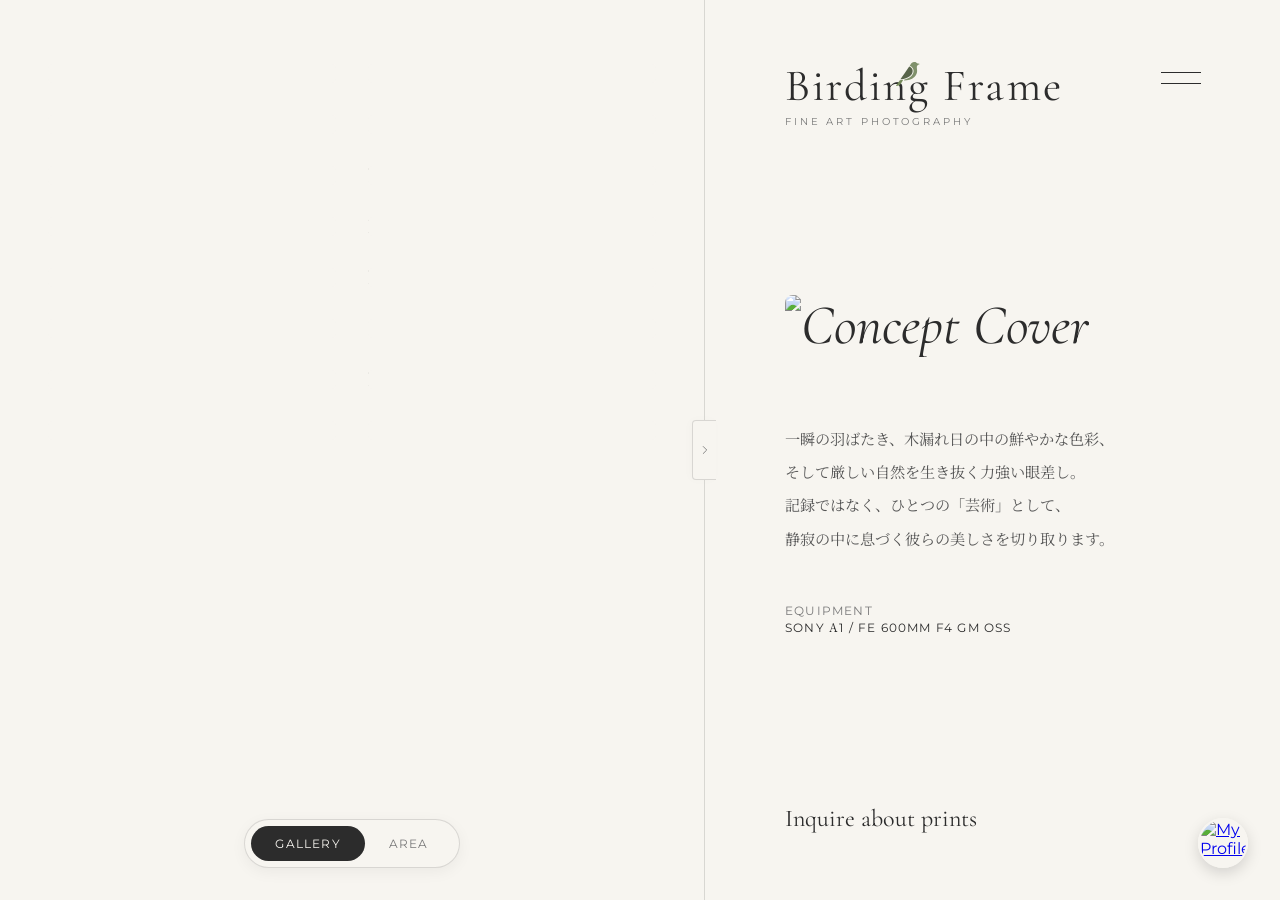
==== index.html @ 9f849d0d "Initial commit: birding frame UI release" ====
<!DOCTYPE html>
<html lang="ja">
<head>
    <meta charset="UTF-8">
    <meta name="viewport" content="width=device-width, initial-scale=1.0">
    <title>Aves | Fine Art Bird Photography</title>
    
    <link rel="preconnect" href="https://fonts.googleapis.com">
    <link rel="preconnect" href="https://fonts.gstatic.com" crossorigin>
    <link href="https://fonts.googleapis.com/css2?family=Cormorant+Garamond:ital,wght@0,300;0,400;0,600;1,400&family=Montserrat:wght@200;300;400;600&family=Noto+Serif+JP:wght@200;300;400&display=swap" rel="stylesheet">
    
    <link rel="stylesheet" href="https://unpkg.com/leaflet@1.9.4/dist/leaflet.css" />
    
    <link rel="stylesheet" href="style.css">
</head>
<body>

    <div class="lightbox" id="lightbox">
        <div class="lightbox-bg" id="lightbox-close-bg"></div>
        <div class="lightbox-content">
            <button class="lightbox-close" id="lightbox-close-btn">×</button>
            <div class="lb-image-wrap">
                <button class="lb-nav-btn lb-prev" id="lb-prev">❮</button>
                <img src="" id="lb-img" alt="Enlarged Bird">
                <button class="lb-nav-btn lb-next" id="lb-next">❯</button>
            </div>
            <div class="lb-info-wrap">
                <div id="lb-info-inner">
                    <h2 class="lb-title" id="lb-title">Title</h2>
                    <div class="card-meta lb-meta">
                        <img src="" id="lb-avatar" class="author-avatar" alt="">
                        <div class="meta-text">
                            <span class="author-name" id="lb-author">Author</span>
                            <span class="shoot-area" id="lb-location">📍 Location</span>
                        </div>
                    </div>
                    <p class="lb-comment" id="lb-comment">Comment here.</p>
                    <div class="lb-gear">Equipment<br><span id="lb-gear">Gear here</span></div>
                    
                    <div class="lb-reactions">
                        <p class="reaction-title">Reactions</p>
                        <div class="reaction-buttons">
                            <button class="reaction-btn"><span class="icon">📐</span> 構図がすき <span class="count">0</span></button>
                            <button class="reaction-btn"><span class="icon">🦉</span> この鳥すき <span class="count">0</span></button>
                            <button class="reaction-btn"><span class="icon">📍</span> 場所いいね <span class="count">0</span></button>
                        </div>
                    </div>
                </div>
            </div>
        </div>
    </div>

    <div class="split-layout">
        <button class="focus-toggle-btn" id="focus-toggle-btn" aria-label="Toggle Focus Mode" title="Focus Mode">
            <svg xmlns="http://www.w3.org/2000/svg" viewBox="0 0 24 24" fill="none" stroke="currentColor" stroke-width="1.5" stroke-linecap="round" stroke-linejoin="round">
                <polyline points="9 18 15 12 9 6"></polyline>
            </svg>
        </button>
        <main class="left-main">
            <section class="view-section is-active" id="view-gallery">
                <div class="filter-notice" id="filter-notice">
                    <div>
                        <span>Selected Area</span>
                        <h2 id="filter-area-name">Area</h2>
                    </div>
                    <button class="clear-filter-btn" id="clear-filter-btn">Clear Filter x</button>
                </div>

                <div class="gallery-masonry" id="gallery-container"></div>
            </section>

            <section class="view-section" id="view-area">
                <div class="map-wrapper">
                    <div id="bird-map"></div>
                </div>
            </section>

            <nav class="view-toggle">
                <button class="toggle-btn is-active" data-target="view-gallery" id="btn-gallery">Gallery</button>
                <button class="toggle-btn" data-target="view-area" id="btn-area">Area</button>
            </nav>
        </main>

        <aside class="right-info">
            <nav class="menu-overlay" id="menu-overlay">
                <ul class="menu-nav">
                    <li><a href="#" class="menu-link">Gallery</a></li>
                    <li><a href="#" class="menu-link">Concept</a></li>
                    <li><a href="mailto:hello@example.com" class="menu-link">Contact</a></li>
                </ul>
            </nav>
            <div class="info-inner">
                <div class="info-header">
                    <a href="#" class="logo">
                        <img src="bird.svg" class="logo-bird" alt="Aves Bird">
                        <span class="logo-text">Birding Frame</span>
                        <span class="logo-sub">FINE ART PHOTOGRAPHY</span>
                    </a>
                    <button class="hamburger" id="hamburger-btn" aria-label="Toggle Menu"><span></span><span></span></button>
                </div>
                <div class="info-content" id="about">
                    <h1 class="split-text"><img src="https://images.unsplash.com/photo-1623784248527-65ac5835a5cd?q=80&w=2071&auto=format&fit=crop&ixlib=rb-4.1.0&ixid=M3wxMjA3fDB8MHxwaG90by1wYWdlfHx8fGVufDB8fHx8fA%3D%3D&fit=crop" style="width:100%; border-radius: 8px;" alt="Concept Cover"/></h1>
                    <div class="divider"></div>
                    <p class="fade-text">一瞬の羽ばたき、木漏れ日の中の鮮やかな色彩、<br>そして厳しい自然を生き抜く力強い眼差し。<br>記録ではなく、ひとつの「芸術」として、<br>静寂の中に息づく彼らの美しさを切り取ります。</p>
                    <div class="gear-info fade-text">Equipment<br><span>SONY α1 / FE 600mm F4 GM OSS</span></div>
                </div>
                <div class="info-footer fade-text"><a href="mailto:hello@example.com" class="contact-link">Inquire about prints</a></div>
            </div>
        </aside>
    </div>
    <a href="mypage.html" class="mypage-fab" aria-label="My Page" title="Go to My Page">
        <img src="https://images.unsplash.com/photo-1534528741775-53994a69daeb?q=80&w=150&auto=format&fit=crop" alt="My Profile">
    </a>
    <script src="https://cdnjs.cloudflare.com/ajax/libs/gsap/3.12.2/gsap.min.js"></script>
    <script src="https://cdnjs.cloudflare.com/ajax/libs/gsap/3.12.2/ScrollTrigger.min.js"></script>
    <script src="https://unpkg.com/leaflet@1.9.4/dist/leaflet.js"></script>

    <script src="data.js"></script>
    <script src="script.js"></script>
</body>
</html>
---- style.css ----
/* --- style.css --- */
:root {
    --bg-color: #F7F5F0;
    --text-main: #2C2C2C;
    --text-muted: #7A7A7A;
    --line-color: rgba(44, 44, 44, 0.15);
}

* { margin: 0; padding: 0; box-sizing: border-box; }
/* --- style.css --- */
body { 
    background-color: var(--bg-color); 
    color: var(--text-main); 
    font-family: 'Montserrat', 'Noto Serif JP', sans-serif; 
    overflow-x: hidden; 
    -webkit-font-smoothing: antialiased;
    
    /* ▼ 追加：スマホでのダブルタップズームを防ぎ、ボタンの反応速度（300msの遅延）を極限まで無くす */
    touch-action: manipulation; 
}

/* ▼ 追加：スマホの横スクロール（地図のポップアップ等）に、吸い付くような慣性（スライディング）を持たせる */
.popup-slider,
.lb-info-wrap {
    -webkit-overflow-scrolling: touch;
}
h1, h2, h3, .logo { font-family: 'Cormorant Garamond', serif; font-weight: 400; }

.split-layout { display: flex; min-height: 100vh; }
.left-main { width: 55%; position: relative; }

.view-section { display: none; animation: fadeIn 0.6s ease forwards; }
.view-section.is-active { display: block; }
@keyframes fadeIn { from { opacity: 0; transform: translateY(10px); } to { opacity: 1; transform: translateY(0); } }

#view-gallery,
#view-review { padding: 4rem 3rem; min-height: 100vh; }

.filter-notice { display: none; justify-content: space-between; align-items: flex-end; margin-bottom: 3rem; border-bottom: 1px solid var(--line-color); padding-bottom: 1rem; animation: fadeIn 0.4s ease; }
.filter-notice.is-active { display: flex; }
.filter-notice h2 { font-size: 1.5rem; }
.filter-notice span { font-family: 'Montserrat', sans-serif; font-size: 0.8rem; color: var(--text-muted); }
.clear-filter-btn { background: none; border: none; font-family: 'Montserrat', sans-serif; font-size: 0.75rem; letter-spacing: 0.1em; text-transform: uppercase; color: var(--text-main); cursor: pointer; position: relative; }
.clear-filter-btn::after { content: ''; position: absolute; width: 100%; height: 1px; bottom: -2px; left: 0; background-color: var(--text-main); transition: opacity 0.3s; }
.clear-filter-btn:hover::after { opacity: 0; }

.gallery-masonry { column-count: 2; column-gap: 2rem; }

.reveal-wrap { break-inside: avoid; margin-bottom: 2rem; position: relative; cursor: pointer; overflow: hidden; border-radius: 4px; }
.reveal-mask { position: absolute; top: 0; left: 0; width: 100%; height: 100%; background-color: var(--bg-color); z-index: 2; transform-origin: top; }
.reveal-wrap > img { width: 100%; display: block; transform: scale(1.2); transition: transform 0.8s cubic-bezier(0.25, 0.46, 0.45, 0.94); }
.reveal-wrap:hover > img { transform: scale(1.05) !important; }

.image-caption { position: absolute; bottom: 0; left: 0; width: 100%; padding: 40% 1.5rem 1.5rem; background: linear-gradient(to top, rgba(0,0,0,0.85) 0%, transparent 100%); transition: opacity 0.4s ease, transform 0.4s cubic-bezier(0.25, 0.46, 0.45, 0.94); z-index: 5; pointer-events: none; }
@media (hover: hover) { .image-caption { opacity: 0; transform: translateY(15px); } .reveal-wrap:hover .image-caption { opacity: 1; transform: translateY(0); } }
@media (hover: none) { .image-caption { opacity: 1; transform: translateY(0); } }

.caption-title { font-family: 'Cormorant Garamond', serif; font-size: 1.2rem; font-style: italic; margin-bottom: 0.8rem; color: #fff; }
.card-meta { display: flex; align-items: center; gap: 10px; }
.author-avatar { width: 28px; height: 28px; border-radius: 50%; object-fit: cover; border: 1px solid rgba(255,255,255,0.4); flex-shrink: 0; }
.meta-text { display: flex; flex-direction: column; }
.author-name { font-size: 0.75rem; font-weight: 600; color: #fff; line-height: 1.2; }
.shoot-area { font-size: 0.65rem; color: rgba(255,255,255,0.7); text-transform: uppercase; letter-spacing: 0.05em; margin-top: 2px; }

/* Map View */
.map-wrapper { width: 100%; height: 100vh; position: sticky; top: 0; overflow: hidden; }
#bird-map { width: 100%; height: 100%; background-color: var(--bg-color); }

.echo-marker { position: relative; width: 100%; height: 100%; }
.echo-core { position: absolute; top: 50%; left: 50%; transform: translate(-50%, -50%); width: 40px; height: 40px; border-radius: 50%; background-size: cover; background-position: center; border: 2px solid var(--bg-color); box-shadow: 0 4px 10px rgba(0,0,0,0.15); z-index: 2; }
.echo-count { position: absolute; top: 0; right: 0; transform: translate(30%, -30%); background-color: var(--text-main); color: var(--bg-color); font-family: 'Montserrat', sans-serif; font-size: 0.65rem; font-weight: 600; width: 20px; height: 20px; border-radius: 50%; display: flex; align-items: center; justify-content: center; border: 2px solid var(--bg-color); z-index: 3; }
.echo-pulse { position: absolute; top: 50%; left: 50%; transform: translate(-50%, -50%); width: 80px; height: 80px; background-color: rgba(44, 44, 44, 0.15); border-radius: 50%; z-index: 1; pointer-events: none; animation: pulse-ring 2.5s infinite cubic-bezier(0.215, 0.61, 0.355, 1); }
@keyframes pulse-ring { 0% { transform: translate(-50%, -50%) scale(0.5); opacity: 1; } 100% { transform: translate(-50%, -50%) scale(1.1); opacity: 0; } }

/* Map Popup */
.leaflet-popup-content-wrapper { border-radius: 4px; background: var(--bg-color); color: var(--text-main); box-shadow: 0 15px 35px rgba(0,0,0,0.15); padding: 0; overflow: hidden; }
.leaflet-popup-content { margin: 15px; width: 280px !important; } 
.leaflet-popup-tip { background: var(--bg-color); }
.popup-header { display: flex; justify-content: space-between; align-items: center; margin-bottom: 0.8rem; }
.custom-popup p { font-family: 'Noto Serif JP', serif; font-size: 0.75rem; color: var(--text-muted); margin: 0; }
.swipe-hint { font-family: 'Montserrat', sans-serif; font-size: 0.65rem; color: var(--text-muted); animation: swipe-bounce 1.5s infinite; }
@keyframes swipe-bounce { 0%, 100% { transform: translateX(0); } 50% { transform: translateX(4px); } }

.popup-slider { display: flex; overflow-x: auto; scroll-snap-type: x mandatory; gap: 8px; margin-bottom: 15px; padding-bottom: 6px; }
.popup-slider::-webkit-scrollbar { height: 3px; display: block; }
.popup-slider::-webkit-scrollbar-track { background: rgba(0,0,0,0.05); border-radius: 2px; }
.popup-slider::-webkit-scrollbar-thumb { background: rgba(0,0,0,0.2); border-radius: 2px; }
.popup-item { flex: 0 0 85%; scroll-snap-align: start; position: relative; border-radius: 4px; overflow: hidden; cursor: pointer; }
.popup-item > img { width: 100%; height: 180px; object-fit: cover; display: block; }

.popup-overlay { position: absolute; bottom: 0; left: 0; width: 100%; padding: 3rem 1rem 1rem; background: linear-gradient(to top, rgba(0,0,0,0.85) 0%, transparent 100%); transition: opacity 0.3s ease, transform 0.3s ease; z-index: 5; pointer-events: none; }
@media (hover: hover) { .popup-overlay { opacity: 0; transform: translateY(10px); } .popup-item:hover .popup-overlay { opacity: 1; transform: translateY(0); } }
@media (hover: none) { .popup-overlay { opacity: 1; transform: translateY(0); } }
.popup-overlay h3 { font-family: 'Cormorant Garamond', serif; font-size: 1.1rem; font-style: italic; margin-bottom: 6px; color: #fff; }

.filter-cta-btn { display: block; width: 100%; padding: 0.8rem 0; background-color: var(--text-main); color: var(--bg-color); font-family: 'Montserrat', sans-serif; font-size: 0.75rem; letter-spacing: 0.1em; text-transform: uppercase; text-align: center; border: none; border-radius: 2px; cursor: pointer; transition: background-color 0.3s ease; }
.filter-cta-btn:hover { background-color: #444; }

/* View Toggle Navigation */
.view-toggle { 
    position: fixed; bottom: 2rem; left: 27.5%; transform: translateX(-50%); 
    display: flex; background: rgba(247, 245, 240, 0.85); backdrop-filter: blur(8px); 
    padding: 0.4rem; border-radius: 50px; border: 1px solid var(--line-color); 
    z-index: 50; box-shadow: 0 4px 15px rgba(0,0,0,0.05); 
    
    /* ▼ これを1行追加（レイアウト変化に合わせた滑らかな移動） ▼ */
    transition: left 0.5s cubic-bezier(0.25, 0.46, 0.45, 0.94); 
}
.toggle-btn { background: transparent; border: none; padding: 0.6rem 1.5rem; border-radius: 50px; font-family: 'Montserrat', sans-serif; font-size: 0.75rem; letter-spacing: 0.1em; text-transform: uppercase; color: var(--text-muted); cursor: pointer; transition: all 0.3s ease; }
.toggle-btn.is-active { background-color: var(--text-main); color: var(--bg-color); }

/* ▼ 改修：右カラム（.right-info）を単独でスクロールできるように設定 ▼ */
.right-info { 
    width: 45%; height: 100vh; position: sticky; top: 0; border-left: 1px solid var(--line-color); z-index: 10; 
    overflow-y: auto; /* インラインスクロールを許可 */
}
/* 右カラムのスクロールバーを上品に */
.right-info::-webkit-scrollbar { width: 4px; }
.right-info::-webkit-scrollbar-track { background: transparent; }
.right-info::-webkit-scrollbar-thumb { background: rgba(0,0,0,0.15); border-radius: 4px; }

/* height: 100% から min-height: 100% に変更し、コンテンツが多い時は自然に伸びるように */
.info-inner { width: 100%; min-height: 100%; padding: 4rem 5rem; display: flex; flex-direction: column; justify-content: space-between; }
.info-header { display: flex; justify-content: space-between; align-items: flex-start; position: relative; z-index: 20; }
/* --- style.css 中ほど --- */

/* 変更前 */
/* .logo { font-size: 2.8rem; letter-spacing: 0.05em; text-decoration: none; color: var(--text-main); line-height: 1; } */
/* .logo span { display: block; font-family: 'Montserrat', sans-serif; font-size: 0.6rem; letter-spacing: 0.3em; margin-top: 0.5rem; color: var(--text-muted); } */

/* ▼ 変更後：鳥を乗せるための構造化スタイル ▼ */
.logo { 
    position: relative; /* 鳥を絶対配置するための基準点 */
    display: inline-block; /* テキストの幅に合わせて枠を収縮させる */
    text-decoration: none; color: var(--text-main); line-height: 1; 
}
.logo-text {
    font-size: 2.8rem; letter-spacing: 0.05em; display: block;
}
.logo-sub {
    display: block; font-family: 'Montserrat', sans-serif; font-size: 0.6rem; 
    letter-spacing: 0.3em; margin-top: 0.5rem; color: var(--text-muted);
}

/* ▼ 追加：鳥のスタイルとアニメーション ▼ */
/* ▼ 変更：アニメーションの設定を更新 ▼ */
.logo-bird {
    position: absolute;
    bottom: 64%; 
    left: 40%;    
    width: 24px;
    height: auto;
    color: var(--text-main);
    
    /* alternateを外し、往復分として時間を10sに倍増させ、無限ループにする */
    animation: birdWalkAndTurn 10s ease-in-out infinite;
    transform-origin: center bottom;
}

/* ▼ 変更：往復と「振り向き」を完全に制御するキーフレーム ▼ */
@keyframes birdWalkAndTurn {
    /* --- 【行き】右を向いたまま進む（scaleX(1)） --- */
    0% {
        transform: translateX(0) translateY(0) rotate(0deg) scaleX(1);
    }
    16% {
        transform: translateX(6px) translateY(-2px) rotate(-2deg) scaleX(1);
    }
    33% {
        transform: translateX(12px) translateY(1px) rotate(1deg) scaleX(1);
    }
    49.9% {
        /* 右端に到着（まだ右を向いている） */
        transform: translateX(18px) translateY(0) rotate(0deg) scaleX(1);
    }

    /* --- 【ターン】右端で一瞬で左を向く（scaleX(-1)） --- */
    50% {
        transform: translateX(18px) translateY(0) rotate(0deg) scaleX(-1);
    }

    /* --- 【帰り】左を向いたまま戻る（scaleX(-1)） --- */
    66% {
        transform: translateX(12px) translateY(-2px) rotate(2deg) scaleX(-1);
    }
    83% {
        transform: translateX(6px) translateY(1px) rotate(-1deg) scaleX(-1);
    }
    99.9% {
        /* 左端に到着（まだ左を向いている） */
        transform: translateX(0) translateY(0) rotate(0deg) scaleX(-1);
    }

    /* --- 【ターン】左端で一瞬で右を向く（最初の0%に繋がる） --- */
    100% {
        transform: translateX(0) translateY(0) rotate(0deg) scaleX(1);
    }
}

/* スマホサイズでの調整 */
@media (max-width: 600px) {
    .logo-text { font-size: 2.2rem; }
    .logo-bird { 
        width: 20px; 
        bottom: 62%; /* 文字サイズに合わせて位置を微調整 */
    }
}
.hamburger { width: 40px; height: 12px; background: transparent; border: none; cursor: pointer; display: flex; flex-direction: column; justify-content: space-between; margin-top: 0.5rem; }
.hamburger span { display: block; width: 100%; height: 1px; background-color: var(--text-main); transition: transform 0.4s cubic-bezier(0.25, 0.46, 0.45, 0.94), background-color 0.4s; transform-origin: center; }
.hamburger:hover span:nth-child(1) { transform: translateX(5px); }
.hamburger:hover span:nth-child(2) { transform: translateX(-5px); }
.hamburger.is-active span:nth-child(1) { transform: translateY(5.5px) rotate(45deg); }
.hamburger.is-active span:nth-child(2) { transform: translateY(-5.5px) rotate(-45deg); }

.info-content { margin: 2rem 0; }
.info-content h1 { font-size: 3.5rem; line-height: 1.1; margin-bottom: 2rem; font-style: italic; }
.divider { width: 0; height: 1px; background-color: var(--line-color); margin: 2rem 0; }
.info-content p { font-family: 'Noto Serif JP', serif; font-size: 0.95rem; line-height: 2.2; color: #555; }
.gear-info { margin-top: 3rem; font-size: 0.75rem; letter-spacing: 0.1em; color: var(--text-muted); text-transform: uppercase; }
.gear-info span { color: var(--text-main); font-weight: 400; }

.info-footer { text-align: left; }
.contact-link { display: inline-block; font-family: 'Cormorant Garamond', serif; font-size: 1.5rem; color: var(--text-main); text-decoration: none; position: relative; padding-bottom: 0.2rem; }
.contact-link::after { content: ''; position: absolute; width: 0; height: 1px; bottom: 0; left: 0; background-color: var(--text-main); transition: width 0.4s cubic-bezier(0.25, 0.46, 0.45, 0.94); }
.contact-link:hover::after { width: 100%; }

/* Lightbox (画像拡大ポップアップ) */
.lightbox { position: fixed; top: 0; left: 0; width: 100vw; height: 100vh; z-index: 9999; display: flex; align-items: center; justify-content: center; opacity: 0; visibility: hidden; transition: opacity 0.4s ease, visibility 0.4s; }
.lightbox.is-active { opacity: 1; visibility: visible; }
.lightbox-bg { position: absolute; top: 0; left: 0; width: 100%; height: 100%; background: rgba(247, 245, 240, 0.85); backdrop-filter: blur(15px); cursor: pointer; }
.lightbox-content { position: relative; z-index: 2; display: flex; width: 90vw; max-width: 1400px; height: 85vh; background: #fff; box-shadow: 0 30px 60px rgba(0,0,0,0.15); border-radius: 4px; overflow: hidden; transform: translateY(30px); transition: transform 0.5s cubic-bezier(0.25, 0.46, 0.45, 0.94); }
.lightbox.is-active .lightbox-content { transform: translateY(0); }
.lightbox-close { position: absolute; top: 1.5rem; right: 1.5rem; background: var(--bg-color); border: none; width: 40px; height: 40px; border-radius: 50%; font-size: 1.5rem; color: var(--text-main); cursor: pointer; z-index: 10; display: flex; align-items: center; justify-content: center; box-shadow: 0 4px 10px rgba(0,0,0,0.1); transition: transform 0.3s ease; }
.lightbox-close:hover { transform: scale(1.1); }

.lb-image-wrap { position: relative; flex: 1.2; background: #111; display: flex; align-items: center; justify-content: center; overflow: hidden; }
.lb-image-wrap img { width: 100%; height: 100%; object-fit: contain; }
/* ▼ 変更後：背景なし、巨大な矢印のみ ▼ */
.lb-nav-btn { 
    position: absolute; top: 50%; transform: translateY(-50%); 
    background: transparent; border: none; /* 背景と枠線を削除 */
    color: rgba(255,255,255,0.4); /* 通常時は少し透過させて主張を抑える */
    font-size: 3rem; /* 矢印を巨大化 */
    padding: 2rem; /* クリックしやすいように余白でヒットエリアを広げる */
    cursor: pointer; z-index: 10; display: flex; align-items: center; justify-content: center; 
    transition: all 0.3s ease; 
}
/* ホバー時にハッキリ白く光る */
.lb-nav-btn:hover { 
    color: rgba(255,255,255,1); transform: translateY(-50%) scale(1.1); 
}
/* 画面の端に寄せる */
.lb-prev { left: 0; }
.lb-next { right: 0; }

.lb-info-wrap { flex: 1; min-width: 350px; max-width: 450px; padding: 4rem 3rem; overflow-y: auto; background: var(--bg-color); display: flex; flex-direction: column; }
.lb-title { font-family: 'Cormorant Garamond', serif; font-size: 2.2rem; font-style: italic; margin-bottom: 1.5rem; line-height: 1.2; }
.lb-meta { margin-bottom: 2rem; }
.lb-meta .author-avatar { border-color: var(--line-color); }
.lb-meta .author-name { color: var(--text-main); font-size: 0.85rem;}
.lb-meta .shoot-area { color: var(--text-muted); font-size: 0.75rem;}

.lb-comment { font-family: 'Noto Serif JP', serif; font-size: 0.95rem; line-height: 2; color: #555; margin-bottom: 2.5rem; }
.lb-gear { margin-bottom: 3rem; font-size: 0.75rem; letter-spacing: 0.1em; color: var(--text-muted); text-transform: uppercase; border-top: 1px solid var(--line-color); padding-top: 1.5rem; }
.lb-gear span { display: block; margin-top: 0.5rem; color: var(--text-main); font-weight: 400; text-transform: none; }

.reaction-title { font-family: 'Montserrat', sans-serif; font-size: 0.75rem; font-weight: 600; text-transform: uppercase; letter-spacing: 0.1em; margin-bottom: 1rem; color: var(--text-main); }
.reaction-buttons { display: flex; flex-wrap: wrap; gap: 0.6rem; }
.reaction-btn { display: inline-flex; align-items: center; gap: 0.4rem; padding: 0.5rem 1rem; border: 1px solid var(--line-color); border-radius: 50px; background: transparent; font-family: 'Noto Sans JP', sans-serif; font-size: 0.8rem; color: #555; cursor: pointer; transition: all 0.3s ease; }
.reaction-btn:hover { border-color: var(--text-main); color: var(--text-main); background: rgba(0,0,0,0.02); }
.reaction-btn.is-reacted { background: var(--text-main); color: var(--bg-color); border-color: var(--text-main); }
.reaction-btn .count { font-family: 'Montserrat', sans-serif; font-weight: 600; font-size: 0.75rem; margin-left: 0.2rem; opacity: 0.8; }

/* =========================================
   My Page & Form Styles
========================================= */
.mypage-fab {
    position: fixed; bottom: 2rem; right: 2rem; width: 50px; height: 50px;
    border-radius: 50%; overflow: hidden; box-shadow: 0 5px 15px rgba(0,0,0,0.15);
    z-index: 100; transition: transform 0.3s cubic-bezier(0.25, 0.46, 0.45, 0.94), box-shadow 0.3s ease;
    border: 2px solid var(--bg-color); cursor: pointer;
}
.mypage-fab:hover { transform: translateY(-5px) scale(1.05); box-shadow: 0 10px 25px rgba(0,0,0,0.2); }
.mypage-fab img { width: 100%; height: 100%; object-fit: cover; }

.mypage-tabs { display: flex; gap: 2.5rem; margin-bottom: 3rem; border-bottom: 1px solid var(--line-color); }
.mypage-tab-btn { background: none; border: none; font-family: 'Montserrat', sans-serif; font-size: 0.8rem; font-weight: 400; letter-spacing: 0.1em; text-transform: uppercase; color: var(--text-muted); cursor: pointer; padding-bottom: 1rem; position: relative; transition: color 0.3s; }
.mypage-tab-btn.is-active { color: var(--text-main); font-weight: 600; }
.mypage-tab-btn::after { content: ''; position: absolute; bottom: -1px; left: 0; width: 0; height: 1px; background-color: var(--text-main); transition: width 0.3s cubic-bezier(0.25, 0.46, 0.45, 0.94); }
.mypage-tab-btn.is-active::after { width: 100%; }

/* =========================================
   Home FAB (Back to Public Gallery)
========================================= */
.home-fab { 
    display: flex; align-items: center; justify-content: center; 
    background: var(--bg-color); /* 背景色に馴染ませる */
}
.home-fab svg { 
    width: 20px; height: 20px; color: var(--text-main); 
    transition: transform 0.3s cubic-bezier(0.25, 0.46, 0.45, 0.94);
}
.home-fab:hover svg {
    transform: scale(1.1); /* ホバー時にアイコンが少し膨らむ心地よいエフェクト */
}

.tab-content { display: none; animation: fadeUp 0.5s ease forwards; }
.tab-content.is-active { display: block; }
@keyframes fadeUp { from { opacity: 0; transform: translateY(10px); } to { opacity: 1; transform: translateY(0); } }

.form-group { margin-bottom: 2rem; }
.form-label { display: block; font-family: 'Montserrat', sans-serif; font-size: 0.7rem; font-weight: 600; text-transform: uppercase; letter-spacing: 0.1em; color: var(--text-muted); margin-bottom: 0.5rem; }
.form-control { width: 100%; background: transparent; border: none; border-bottom: 1px solid var(--line-color); padding: 0.5rem 0; font-family: 'Noto Serif JP', serif; font-size: 1rem; color: var(--text-main); transition: border-color 0.3s; }
.form-control:focus { outline: none; border-color: var(--text-main); }
textarea.form-control { resize: vertical; min-height: 80px; line-height: 1.6; }

.image-upload-area { border: 1px dashed var(--line-color); border-radius: 4px; padding: 2.5rem; text-align: center; cursor: pointer; transition: all 0.3s ease; display: flex; flex-direction: column; align-items: center; gap: 0.8rem; }
.image-upload-area:hover { background: rgba(0,0,0,0.02); border-color: var(--text-main); }
.image-upload-area .icon { font-size: 2rem; color: var(--text-muted); }
.image-upload-area span { font-family: 'Montserrat', sans-serif; font-size: 0.75rem; color: var(--text-muted); letter-spacing: 0.05em; }

.toggle-switch { display: flex; align-items: center; gap: 1rem; cursor: pointer; }
.toggle-switch input { display: none; }
.toggle-slider { width: 44px; height: 24px; background-color: var(--line-color); border-radius: 20px; position: relative; transition: background-color 0.3s; }
.toggle-slider::before { content: ''; position: absolute; top: 2px; left: 2px; width: 20px; height: 20px; background-color: #fff; border-radius: 50%; transition: transform 0.3s cubic-bezier(0.25, 0.46, 0.45, 0.94); box-shadow: 0 2px 4px rgba(0,0,0,0.1); }
.toggle-switch input:checked + .toggle-slider { background-color: var(--text-main); }
.toggle-switch input:checked + .toggle-slider::before { transform: translateX(20px); }
.toggle-label { font-family: 'Montserrat', sans-serif; font-size: 0.8rem; font-weight: 600; }

.btn-submit { display: inline-block; width: 100%; padding: 1.2rem; background-color: var(--text-main); color: var(--bg-color); font-family: 'Montserrat', sans-serif; font-size: 0.8rem; font-weight: 600; letter-spacing: 0.15em; text-transform: uppercase; border: none; border-radius: 2px; cursor: pointer; transition: background-color 0.3s ease, transform 0.2s ease; margin-top: 1rem; }
.btn-submit:hover { background-color: #444; transform: translateY(-2px); }

.activity-list { padding-left: 1rem; border-left: 1px solid var(--line-color); }
.activity-item { position: relative; margin-bottom: 2.5rem; padding-left: 2rem; }
.activity-item::before { content: ''; position: absolute; left: -1.5rem; top: 0.4rem; transform: translateX(-50%); width: 11px; height: 11px; background-color: var(--bg-color); border-radius: 50%; border: 2px solid var(--text-main); }
.activity-meta { font-family: 'Montserrat', sans-serif; font-size: 0.65rem; color: var(--text-muted); margin-bottom: 0.5rem; display: block; letter-spacing: 0.05em; }
.activity-text { font-family: 'Noto Serif JP', serif; font-size: 0.95rem; line-height: 1.6; color: var(--text-main); }
.activity-text strong { font-weight: 600; }
.activity-text .badge { display: inline-block; padding: 0.2rem 0.6rem; border-radius: 50px; border: 1px solid var(--line-color); font-size: 0.7rem; color: var(--text-muted); margin-left: 0.5rem; }

.toast { position: fixed; bottom: 3rem; left: 50%; transform: translateX(-50%) translateY(20px); background: var(--text-main); color: var(--bg-color); padding: 1rem 3rem; border-radius: 50px; font-family: 'Montserrat', sans-serif; font-size: 0.8rem; font-weight: 600; letter-spacing: 0.1em; opacity: 0; visibility: hidden; z-index: 9999; transition: all 0.4s cubic-bezier(0.25, 0.46, 0.45, 0.94); box-shadow: 0 10px 30px rgba(0,0,0,0.2); }
.toast.show { opacity: 1; visibility: visible; transform: translateX(-50%) translateY(0); }

/* レスポンシブ用メニュー＆スマホ最適化 */
.menu-overlay { position: fixed; top: 0; left: 0; width: 100%; height: 100%; background-color: var(--bg-color); z-index: 10; display: flex; align-items: center; justify-content: center; opacity: 0; visibility: hidden; transition: opacity 0.5s ease, visibility 0.5s; }
.menu-overlay.is-active { opacity: 1; visibility: visible; }
.menu-nav { list-style: none; text-align: center; }
.menu-nav li { margin-bottom: 2rem; overflow: hidden; }
.menu-nav a { font-family: 'Cormorant Garamond', serif; font-size: 3.5rem; color: var(--text-main); text-decoration: none; display: block; transform: translateY(100%); transition: transform 0.6s cubic-bezier(0.25, 0.46, 0.45, 0.94), color 0.3s; }
.menu-nav a:hover { color: var(--text-muted); font-style: italic; }
.menu-overlay.is-active .menu-nav a { transform: translateY(0); }

@media (max-width: 1024px) {
    .split-layout { 
        flex-direction: column-reverse; 
        justify-content: flex-end !important; /* ← これを追加！配置を上に強制する */
    }
    .left-main { width: 100%; }
    
    #view-gallery, #view-review { padding: 0rem 2rem; }
    
    .right-info { width: 100%; height: auto; position: relative; border-left: none; border-bottom: 1px solid var(--line-color); overflow-y: visible; }
    
    .view-toggle { left: 50%; bottom: 1.5rem; }
    
    /* ▼ 改修：スマホ時のFABボタンをナビゲーションの上に配置 ▼ */
    .mypage-fab {
        bottom: 5.5rem; 
        left: 50%;
        right: auto;
        transform: translateX(-50%);
    }
    .mypage-fab:hover { transform: translateX(-50%) translateY(-5px) scale(1.05); }

    .menu-overlay { position: fixed; width: 100vw; height: 100vh; z-index: 90; }
    .info-header { z-index: 100; }
    .info-inner { padding: 4rem 2rem; }
    .info-content h1 { font-size: 2.5rem; }
    .menu-nav a { font-size: 3rem; }
    
    /* ▼ ここから：SP用 Lightbox（シアターモード） ▼ */
    .lightbox-content { 
        display: block; /* フレックスを解除して縦スクロール可能に */
        width: 100vw; height: 100vh; border-radius: 0; 
        background: #080808; /* 没入感を高める漆黒の背景 */
        overflow-y: auto; overflow-x: hidden;
        /* ふわっと浮き出るのではなく、下からスライドインするアプリ的挙動 */
        transform: translateY(100%); 
        transition: transform 0.4s cubic-bezier(0.25, 0.46, 0.45, 0.94);
    }
    .lightbox.is-active .lightbox-content { transform: translateY(0); }
    
    .lb-image-wrap { 
        display: block; width: 100%; height: auto; min-height: 50vh; 
        background: transparent; padding-top: 4rem; /* 閉じるボタンと被らないための余白 */
    }
    .lb-image-wrap img { 
        /* 余白を無くし、画面幅または高さの限界まで写真を拡大 */
        width: 100%; height: auto; max-height: 75vh; object-fit: contain; 
    }
    
    /* ▼ 情報エリアのダークモード最適化 ▼ */
    .lb-info-wrap { 
        width: 100%; height: auto; padding: 2rem 1.5rem 6rem; 
        background: transparent; color: #fff; 
    }
    .lb-title { color: #fff; font-size: 1.8rem; margin-bottom: 1rem; }
    .lb-meta .author-name { color: #fff; }
    .lb-meta .shoot-area { color: rgba(255,255,255,0.7); }
    .lb-comment { color: rgba(255,255,255,0.85); }
    .lb-gear { border-top-color: rgba(255,255,255,0.15); color: rgba(255,255,255,0.5); }
    .lb-gear span { color: #fff; }
    
    .reaction-title { color: #fff; }
    .reaction-btn { color: #fff; border-color: rgba(255,255,255,0.3); }
    .reaction-btn:hover { background: rgba(255,255,255,0.1); border-color: #fff; color: #fff; }
    /* いいね済みは白く光らせる */
    .reaction-btn.is-reacted { background: #fff; color: #080808; border-color: #fff; }

    /* ▼ 操作系ボタンをスクロールに関係なく画面に固定（Fixed） ▼ */
    .lightbox-close { 
        position: fixed; top: 1rem; right: 1rem; width: 36px; height: 36px; 
        background: rgba(255,255,255,0.1); color: #fff; backdrop-filter: blur(8px);
        border: 1px solid rgba(255,255,255,0.2); z-index: 50; font-size: 1.2rem;
    }
    .lb-nav-btn { 
        position: fixed; top: 50%; /* 画面中央に戻す */
        /* PC側のスタイル(巨大な矢印、背景なし)が継承されるので、ここでは位置指定だけでOK */
    }
    /* スマホは画面端ギリギリだとタップしづらいので、わずかに内側へ */
    .lb-prev { left: -0.5rem; } 
    .lb-next { right: -0.5rem; }
}
@media (max-width: 600px) {
    .gallery-masonry { column-count: 1; }
    .logo { font-size: 2.2rem; }
    .info-content h1 { font-size: 2rem; }
}

/* --- style.css (既存コードの末尾に追加) --- */

/* =========================================
   My Page Actions & Modals
========================================= */
.mypage-meta { width: 100%; display: flex; justify-content: space-between; align-items: flex-end; }
.action-buttons { display: flex; gap: 0.5rem; }

/* ▼ 改修：テキストボタンから、丸いアイコンボタンへのスタイル変更 ▼ */
.action-btn { 
    background: rgba(0,0,0,0.5); border: 1px solid rgba(255,255,255,0.3); color: #fff; 
    width: 34px; height: 34px; border-radius: 50%; display: flex; align-items: center; justify-content: center;
    cursor: pointer; transition: all 0.3s ease; backdrop-filter: blur(4px); padding: 0;
    pointer-events: auto; /* ★これを追加することでクリック可能になります！★ */
}
.action-btn svg { width: 15px; height: 15px; }
.action-btn:hover { background: #fff; color: #000; transform: translateY(-2px); }
.action-btn.btn-delete:hover { background: #e03131; color: #fff; border-color: #e03131; }

.modal-overlay { position: fixed; top: 0; left: 0; width: 100vw; height: 100vh; background: rgba(0,0,0,0.6); backdrop-filter: blur(5px); z-index: 10000; display: flex; align-items: center; justify-content: center; opacity: 0; visibility: hidden; transition: 0.3s ease; }
.modal-overlay.is-active { opacity: 1; visibility: visible; }
.modal-content { background: var(--bg-color); width: 90%; max-width: 500px; padding: 3rem; border-radius: 4px; box-shadow: 0 20px 40px rgba(0,0,0,0.2); transform: translateY(20px); transition: 0.4s cubic-bezier(0.25, 0.46, 0.45, 0.94); color: var(--text-main); position: relative; }
.modal-overlay.is-active .modal-content { transform: translateY(0); }
.modal-title { font-family: 'Cormorant Garamond', serif; font-size: 1.8rem; font-style: italic; margin-bottom: 2rem; }
.modal-close { position: absolute; top: 1.5rem; right: 1.5rem; background: transparent; border: none; font-size: 1.5rem; cursor: pointer; color: var(--text-muted); transition: color 0.3s; }
.modal-close:hover { color: var(--text-main); }

.modal-actions { display: flex; gap: 1rem; margin-top: 2rem; }
.btn-cancel { flex: 1; padding: 1rem; background: transparent; border: 1px solid var(--line-color); color: var(--text-main); font-family: 'Montserrat', sans-serif; font-size: 0.8rem; font-weight: 600; text-transform: uppercase; letter-spacing: 0.1em; cursor: pointer; transition: 0.3s; border-radius: 2px; }
.btn-cancel:hover { background: rgba(0,0,0,0.05); }
.btn-danger { flex: 1; padding: 1rem; background: #e03131; border: none; color: #fff; font-family: 'Montserrat', sans-serif; font-size: 0.8rem; font-weight: 600; text-transform: uppercase; letter-spacing: 0.1em; cursor: pointer; transition: 0.3s; border-radius: 2px; }
.btn-danger:hover { background: #c92a2a; transform: translateY(-2px); }

/* --- style.css の一番下に追加 --- */

/* 編集用モーダルの画像プレビューエリア */
.edit-image-preview { 
    position: relative; border-radius: 4px; overflow: hidden; height: 180px; 
    background: #000; cursor: pointer; transition: all 0.3s ease; 
}
.edit-image-preview img { 
    width: 100%; height: 100%; object-fit: cover; opacity: 0.5; transition: opacity 0.3s ease; 
}
.edit-image-preview:hover img { opacity: 0.3; }
.edit-image-overlay { 
    position: absolute; top: 50%; left: 50%; transform: translate(-50%, -50%); 
    color: #fff; font-family: 'Montserrat', sans-serif; font-size: 0.75rem; 
    font-weight: 600; letter-spacing: 0.1em; text-transform: uppercase; 
    display: flex; flex-direction: column; align-items: center; gap: 0.5rem; 
    pointer-events: none; 
}
.edit-image-overlay .icon { font-size: 1.5rem; }

/* =========================================
   Quest Tab Styles
========================================= */
.quest-dashboard-header { margin-bottom: 2rem; }
.quest-dashboard-header h2 { font-family: 'Montserrat', sans-serif; font-size: 1.2rem; font-weight: 600; letter-spacing: 0.1em; text-transform: uppercase; margin-bottom: 0.5rem; }
.quest-dashboard-header p { font-family: 'Noto Serif JP', serif; font-size: 0.85rem; color: var(--text-muted); line-height: 1.6; }
.quest-progress { margin-top: 1.5rem; display: flex; align-items: center; gap: 1rem; }
.progress-bar-wrap { flex: 1; height: 3px; background: var(--line-color); border-radius: 2px; overflow: hidden; }
.progress-bar { height: 100%; background: var(--text-main); width: 0%; transition: width 1.2s cubic-bezier(0.25, 0.46, 0.45, 0.94); }
.progress-text { font-family: 'Montserrat', sans-serif; font-size: 0.75rem; font-weight: 600; letter-spacing: 0.05em; }


.quest-card { border: 1px solid var(--line-color); border-radius: 4px; padding: 1.5rem; background: transparent; transition: box-shadow 0.3s ease, transform 0.3s ease; display: flex; flex-direction: column; }
.quest-card:hover { background: #fff; box-shadow: 0 10px 30px rgba(0,0,0,0.05); transform: translateY(-2px); }

.quest-header { display: flex; align-items: flex-start; gap: 1rem; margin-bottom: 1.5rem; }
.quest-icon { width: 36px; height: 36px; border-radius: 50%; border: 1px solid var(--line-color); display: flex; align-items: center; justify-content: center; flex-shrink: 0; color: var(--text-main); }
.quest-icon svg { width: 18px; height: 18px; }
.quest-title-wrap { flex: 1; }
.quest-name { font-family: 'Noto Serif JP', serif; font-size: 1.1rem; font-weight: 600; margin-bottom: 0.2rem; }
.quest-env { font-family: 'Noto Sans JP', sans-serif; font-size: 0.7rem; color: var(--text-muted); }
.quest-difficulty { font-family: 'Noto Sans JP', sans-serif; font-size: 0.65rem; font-weight: 600; padding: 0.3rem 0.8rem; border-radius: 50px; border: 1px solid var(--line-color); white-space: nowrap; }
.quest-difficulty.rare { border-color: #d4af37; color: #d4af37; } /* チャレンジ枠のアクセントカラー */

.quest-photo-frame { width: 100%; aspect-ratio: 16 / 9; border-radius: 4px; border: 1px dashed var(--line-color); background: rgba(0,0,0,0.02); margin-bottom: 1.5rem; display: flex; align-items: center; justify-content: center; overflow: hidden; position: relative; }
.quest-placeholder svg { width: 40px; height: 40px; opacity: 0.15; color: var(--text-main); }
.quest-card.is-discovered .quest-photo-frame { border-style: solid; border-color: transparent; }
.quest-card.is-discovered .quest-photo-frame img { width: 100%; height: 100%; object-fit: cover; transition: transform 0.6s cubic-bezier(0.25, 0.46, 0.45, 0.94); }
.quest-card.is-discovered:hover .quest-photo-frame img { transform: scale(1.05); }

.quest-body { flex: 1; display: flex; flex-direction: column; }
.quest-status-badges { display: flex; gap: 0.5rem; margin-bottom: 1rem; }
.badge-status { font-family: 'Noto Sans JP', sans-serif; font-size: 0.65rem; font-weight: bold; padding: 0.2rem 0.6rem; border-radius: 2px; border: 1px solid var(--text-main); color: var(--text-main); }
.quest-card.is-discovered .badge-status { background: var(--text-main); color: var(--bg-color); }
.badge-hint { font-family: 'Noto Sans JP', sans-serif; font-size: 0.65rem; padding: 0.2rem 0.6rem; border-radius: 2px; border: 1px solid var(--line-color); color: var(--text-muted); }

.quest-hints { list-style: none; margin-bottom: 1.5rem; flex: 1; }
.quest-hints li { font-family: 'Noto Serif JP', serif; font-size: 0.8rem; color: #555; line-height: 1.6; position: relative; padding-left: 1rem; margin-bottom: 0.4rem; }
.quest-hints li::before { content: '・'; position: absolute; left: 0; top: 0; color: var(--text-muted); }

.btn-quest-log { width: 100%; padding: 0.8rem; background: transparent; border: 1px solid var(--text-main); color: var(--text-main); font-family: 'Montserrat', sans-serif; font-size: 0.75rem; font-weight: 600; letter-spacing: 0.1em; text-transform: uppercase; transition: all 0.3s ease; cursor: pointer; border-radius: 2px; }
.btn-quest-log:hover { background: var(--text-main); color: var(--bg-color); }
.quest-card.is-discovered .btn-quest-log { opacity: 0.4; pointer-events: none; border-color: var(--line-color); color: var(--text-muted); }

.quest-note { font-family: 'Noto Sans JP', sans-serif; font-size: 0.65rem; color: var(--text-muted); margin-top: 1rem; text-align: left; opacity: 0.7; }

/* =========================================
   Gallery Visibility Filters (My Page)
========================================= */
.gallery-visibility-filters { display: flex; gap: 0.8rem; }
.visibility-filter-btn { 
    background: transparent; border: 1px solid var(--line-color); 
    padding: 0.6rem 1.5rem; border-radius: 50px; 
    font-family: 'Montserrat', 'Noto Sans JP', sans-serif; font-size: 0.75rem; font-weight: 600;
    letter-spacing: 0.05em; color: var(--text-muted); 
    cursor: pointer; transition: all 0.3s cubic-bezier(0.25, 0.46, 0.45, 0.94); 
}
.visibility-filter-btn.is-active { 
    background: var(--text-main); color: var(--bg-color); border-color: var(--text-main); 
}
.visibility-filter-btn:hover:not(.is-active) { 
    background: rgba(0,0,0,0.03); color: var(--text-main); 
}

/* =========================================
   Gallery Tabs (My Page)
========================================= */
.gallery-tabs { 
    display: flex; gap: 2.5rem; border-bottom: 1px solid var(--line-color); 
}
.gallery-tab-btn { 
    background: none; border: none; padding-bottom: 1rem; position: relative;
    font-family: 'Montserrat', 'Noto Sans JP', sans-serif; font-size: 0.8rem; font-weight: 400;
    letter-spacing: 0.05em; color: var(--text-muted); cursor: pointer; transition: color 0.3s;
}
.gallery-tab-btn.is-active { 
    color: var(--text-main); font-weight: 600; 
}
/* ホバー時＆アクティブ時に伸びるアンダーライン */
.gallery-tab-btn::after { 
    content: ''; position: absolute; bottom: -1px; left: 0; width: 0; height: 1px; 
    background-color: var(--text-main); transition: width 0.3s cubic-bezier(0.25, 0.46, 0.45, 0.94); 
}
.gallery-tab-btn.is-active::after { 
    width: 100%; 
}
.gallery-tab-btn:hover:not(.is-active) {
    color: var(--text-main);
}

/* =========================================
   Quest Banner & Full Screen Overlay
========================================= */
/* バナーのスタイル */
.quest-banner { 
    background: transparent; border: 1px solid var(--text-main); border-radius: 4px; 
    padding: 1.5rem; display: flex; align-items: center; justify-content: space-between; 
    cursor: pointer; transition: all 0.4s cubic-bezier(0.25, 0.46, 0.45, 0.94); 
    margin-bottom: 2.5rem; position: relative; overflow: hidden;
}
.quest-banner::before {
    content: ''; position: absolute; top: 0; left: 0; width: 0%; height: 100%;
    background: var(--text-main); transition: width 0.4s cubic-bezier(0.25, 0.46, 0.45, 0.94); z-index: -1;
}
.quest-banner:hover::before { width: 100%; }
.quest-banner:hover { box-shadow: 0 10px 30px rgba(0,0,0,0.1); border-color: transparent; }
.quest-banner:hover h3, .quest-banner:hover p, .quest-banner:hover .quest-banner-icon, .quest-banner:hover .progress-text { color: var(--bg-color); }
.quest-banner:hover .progress-bar-wrap { background: rgba(255,255,255,0.2); }
.quest-banner:hover .progress-bar { background: var(--bg-color); }

.quest-banner-content { flex: 1; padding-right: 2rem; pointer-events: none; }
.quest-banner h3 { font-family: 'Montserrat', sans-serif; font-size: 1rem; font-weight: 600; letter-spacing: 0.1em; text-transform: uppercase; margin-bottom: 0.2rem; transition: color 0.4s; }
.quest-banner p { font-family: 'Noto Serif JP', serif; font-size: 0.75rem; color: var(--text-muted); margin-bottom: 1rem; transition: color 0.4s; }
.quest-banner-icon { font-size: 1.2rem; color: var(--text-main); transition: all 0.4s ease; pointer-events: none; }
.quest-banner:hover .quest-banner-icon { transform: translateX(5px); }

/* 全画面オーバーレイのスタイル */
.full-screen-overlay { 
    position: fixed; top: 0; left: 0; width: 100vw; height: 100vh; 
    background: var(--bg-color); z-index: 9900; overflow-y: auto; 
    transform: translateY(100%); transition: transform 0.6s cubic-bezier(0.25, 0.46, 0.45, 0.94); 
}
.full-screen-overlay.is-active { transform: translateY(0); }
.overlay-close { 
    position: fixed; top: 2rem; right: 2rem; width: 44px; height: 44px; 
    border-radius: 50%; background: transparent; border: 1px solid var(--line-color); 
    font-size: 1.5rem; color: var(--text-main); display: flex; align-items: center; justify-content: center; 
    cursor: pointer; z-index: 10; transition: transform 0.3s, background 0.3s; 
}
.overlay-close:hover { transform: scale(1.1); background: #fff; }
/* =========================================
   Quest Tab Styles (一部書き換え)
========================================= */

/* ▼ 変更：カードが3枚並んでも美しく見えるよう、最大幅を拡張 ▼ */
.overlay-inner { 
    max-width: 1100px; /* 800px から 1100px に変更 */
    margin: 0 auto; 
    padding: 6rem 2rem; 
}

/* ▼ 変更：3カラムのグリッドレイアウトへ進化 ▼ */
.quest-list { 
    display: grid; 
    grid-template-columns: repeat(3, 1fr); /* PCでは3列 */
    gap: 2.5rem; /* カード間の余白を少し広げて上品に */
    padding-bottom: 4rem; 
}

/* 既存の .quest-card などのスタイルはそのまま残してください */


/* ▼ 追加：タブレットとスマホ用のレスポンシブ設定 ▼ */
@media (max-width: 1024px) {
    .quest-list {
        grid-template-columns: repeat(2, 1fr); /* タブレットサイズでは2列 */
        gap: 2rem;
    }
}

@media (max-width: 600px) {
    .quest-list {
        grid-template-columns: 1fr; /* スマホサイズでは1列（SPサイズと同じ見え方） */
        gap: 1.5rem;
    }
    .overlay-inner { 
        padding: 5rem 1.5rem; /* スマホ時は余白を少し詰める */
    }
}
/* =========================================
   My Page Dashboard Layout Fix
========================================= */
/* ▼ 1. コンテンツ量による縦揺れ（ガタつき）を完全に防止 ▼ */
.mypage-dashboard-inner {
    justify-content: flex-start;
}

/* ▼ 2. ナビゲーションタブの追従（スティッキー）化 ▼ */
.mypage-tabs {
    position: sticky;
    top: -1px; /* スクロール時にピタッと吸着 */
    background: var(--bg-color); /* スクロール時に背面に回ったテキストを隠す */
    padding-top: 1rem; /* 吸着時の上部余白 */
    z-index: 30; /* 常に前面に出す */
    
    /* ※ border-bottom や gap などの既存スタイルはそのまま維持されます */
}

/* =========================================
   Focus Mode (Collapse Right Sidebar)
========================================= */
/* レイアウトの滑らかなトランジション */
.split-layout { transition: width 0.5s cubic-bezier(0.25, 0.46, 0.45, 0.94); position: relative; }
.left-main { transition: width 0.5s cubic-bezier(0.25, 0.46, 0.45, 0.94); }
.right-info { transition: width 0.5s cubic-bezier(0.25, 0.46, 0.45, 0.94), opacity 0.3s; overflow: hidden; border-left: 1px solid var(--line-color); }

@media (min-width: 1025px) {
    .right-info .info-inner { width: 45vw; transition: opacity 0.3s; }

    /* フォーカスモード（折りたたみ）時の状態 */
    .split-layout.is-focused .left-main { width: 100%; }
    .split-layout.is-focused .right-info { width: 0; opacity: 0; border-left-color: transparent; }
    .split-layout.is-focused .right-info .info-inner { opacity: 0; pointer-events: none; }
    
    /* ▼ これを1行追加（全画面時は中央に配置） ▼ */
    .split-layout.is-focused .view-toggle { left: 50%; }
}

/* 境界線に配置する開閉トグルボタン */
.focus-toggle-btn {
    position: fixed;
    top: 50%;
    right: 45%; /* 通常時：境界線の上 */
    transform: translateY(-50%) translateX(50%);
    width: 24px;
    height: 60px;
    background: var(--bg-color);
    border: 1px solid var(--line-color);
    border-radius: 4px 0 0 4px; /* 左側だけ角丸 */
    border-right: none;
    z-index: 90;
    cursor: pointer;
    display: flex;
    align-items: center;
    justify-content: center;
    color: var(--text-muted);
    transition: right 0.5s cubic-bezier(0.25, 0.46, 0.45, 0.94), color 0.3s, background 0.3s;
    box-shadow: -2px 0 10px rgba(0,0,0,0.02);
}
.focus-toggle-btn:hover { color: var(--text-main); background: #fff; }
.focus-toggle-btn svg { width: 14px; height: 14px; transition: transform 0.4s ease; }

/* フォーカスモード時のボタン（画面右端に張り付く＆矢印の向きが反転する） */
.split-layout.is-focused .focus-toggle-btn {
    right: 0;
    transform: translateY(-50%) translateX(0);
    border-right: 1px solid var(--line-color);
}
.split-layout.is-focused .focus-toggle-btn svg {
    transform: rotate(180deg);
}

/* スマホ表示時はボタンを隠す */
@media (max-width: 1024px) {
    .focus-toggle-btn { display: none; }
}
/* =========================================
   Review View & Vote Modal
========================================= */
.vote-buttons { display: flex; gap: 1rem; margin-top: 2rem; }
.btn-vote { 
    flex: 1; padding: 1.2rem 0.5rem; border: 1px solid var(--line-color); border-radius: 6px; 
    background: transparent; cursor: pointer; transition: all 0.3s cubic-bezier(0.25, 0.46, 0.45, 0.94); 
    font-family: 'Noto Sans JP', sans-serif; font-size: 0.8rem; font-weight: 600; color: var(--text-muted);
}
/* ホバー時の洗練されたカラー変化 */
.btn-vote.correct:hover { background: #EBFBEE; border-color: #40C057; color: #2B8A3E; transform: translateY(-3px); box-shadow: 0 5px 15px rgba(64, 192, 87, 0.2); }
.btn-vote.incorrect:hover { background: #FFF5F5; border-color: #FA5252; color: #C92A2A; transform: translateY(-3px); box-shadow: 0 5px 15px rgba(250, 82, 82, 0.2); }
.btn-vote.unsure:hover { background: #FFF9DB; border-color: #FCC419; color: #E67700; transform: translateY(-3px); box-shadow: 0 5px 15px rgba(252, 196, 25, 0.2); }

/* レビュー画像のホバーエフェクト（キャプションなし・ズームのみ） */
.review-trigger .reveal-mask { background-color: var(--bg-color); }

/* =========================================
   Review Header (Editorial Design)
========================================= */
.review-header {
    margin-bottom: 4rem;
    padding-bottom: 2rem;
    border-bottom: 1px solid var(--line-color);
    position: relative;
    animation: fadeIn 0.6s ease;
}

/* 左側に引く、エレガントなアクセントライン */
.review-header::before {
    content: '';
    position: absolute;
    left: 0;
    top: 0;
    width: 2px;
    height: 40px;
    background-color: var(--text-main); 
}

.review-header-inner {
    padding-left: 1.5rem; /* ラインとの間に美しい余白を作る */
}

.review-header .sub-title {
    display: block;
    font-family: 'Montserrat', sans-serif;
    font-size: 0.75rem;
    font-weight: 600;
    letter-spacing: 0.15em;
    text-transform: uppercase;
    color: var(--text-muted);
    margin-bottom: 0.8rem;
}

.review-header .main-title {
    font-family: 'Cormorant Garamond', serif;
    font-size: 3.2rem;
    font-style: italic;
    line-height: 1;
    margin-bottom: 1.2rem;
    color: var(--text-main);
}

.review-header .description {
    font-family: 'Noto Serif JP', serif;
    font-size: 0.95rem;
    line-height: 1.8;
    color: #666;
    max-width: 80%; /* 文字が横に広がりすぎないように制御 */
}

/* =========================================
   Review View & Vote Modal (Lightbox Integration)
========================================= */
/* ボタン内のアイコンとテキストを綺麗に横並びにする */
.btn-vote { 
    display: flex; align-items: center; justify-content: center;
}

/* 選択された状態（Active State）のスタイル */
.btn-vote.correct.is-selected { background: #EBFBEE; border-color: #40C057; color: #2B8A3E; box-shadow: 0 5px 15px rgba(64, 192, 87, 0.2); }
.btn-vote.incorrect.is-selected { background: #FFF5F5; border-color: #FA5252; color: #C92A2A; box-shadow: 0 5px 15px rgba(250, 82, 82, 0.2); }
.btn-vote.unsure.is-selected { background: #FFF9DB; border-color: #FCC419; color: #E67700; box-shadow: 0 5px 15px rgba(252, 196, 25, 0.2); }

/* =========================================
   My Page Tabs (Responsive Icons)
========================================= */
/* PCでのデフォルト設定：アイコンは隠し、文字だけの美しいタイポグラフィを維持 */
.tab-icon {
    display: none;
    width: 22px;
    height: 22px;
    transition: transform 0.3s cubic-bezier(0.25, 0.46, 0.45, 0.94);
}

@media (max-width: 1024px) {
    /* スマホ・タブレット時はアプリライクなアイコンタブに切り替え */
    .mypage-tabs {
        justify-content: space-between; /* 隙間を無くして均等に配置 */
        gap: 0;
    }
    .mypage-tab-btn {
        flex: 1; /* 3つのボタンで画面幅を均等割り（33.3%ずつ） */
        display: flex;
        justify-content: center;
        padding-bottom: 1.2rem;
    }
    .tab-text {
        display: none; /* スマホでは文字を消す */
    }
    .tab-icon {
        display: block; /* アイコンを出現させる */
    }
    /* マイクロインタラクション：選択されているタブのアイコンが少し大きくなる */
    .mypage-tab-btn.is-active .tab-icon {
        transform: scale(1.15);
    }
}
/* =========================================
   Mobile SPA Mode (Dynamic Tab Switching)
========================================= */
/* PC表示ではギャラリー用タブは不要なので完全に隠す */
.mypage-tab-btn[data-tab="tab-gallery"] {
    display: none !important;
}

@media (max-width: 1024px) {
    /* スマホ表示では4つのアイコンを均等に並べる */
    .mypage-tab-btn[data-tab="tab-gallery"] {
        display: flex !important;
    }
    
    /* [状態1] ギャラリータブを選択中：右カラムのコンテンツ(Profile等)を隠す */
    body[data-active-sp-tab="tab-gallery"] .tab-content {
        display: none !important;
    }
    
/* --- 変更後 --- */
/* [状態2] ギャラリー以外(Profile等)を選択中：ギャラリー本体、下部ナビ、FAB(ホームボタン)を隠す */
body[data-active-sp-tab]:not([data-active-sp-tab="tab-gallery"]) .view-section,
body[data-active-sp-tab]:not([data-active-sp-tab="tab-gallery"]) .view-toggle,
body[data-active-sp-tab]:not([data-active-sp-tab="tab-gallery"]) .home-fab {
    display: none !important;
}
    /* ※ .left-main 全体ではなく .view-section のみを隠すことで、
       画面下部のフローティングナビ(Gallery/Area/Review)は常に表示され続けます */
}

/* =========================================
   Mobile UI Refinement (Header & Tabs)
========================================= */
@media (max-width: 1024px) {
    /* 1. 上下・左のボーダーを完全に消す（左線が残るバグを解消） */
    .right-info {
        border-bottom: none !important;
        border-top: none !important;
        border-left: none !important; /* ← 新規追加：左の線を強制リセット */
    }
    
    /* 2. コンテンツ量によるロゴの縦揺れを防ぎ、常に上部固定にする */
    .info-inner {
        padding-top: 1.8rem !important; 
        padding-bottom: 1rem !important;
        justify-content: flex-start !important; /* ← 新規追加：要素を上詰めに強制 */
    }
    
    /* 3. ロゴとアイコンタブの間の余白を狭くする */
    .info-header {
        margin-bottom: 1.5rem !important; 
    }

    /* 4. アイコンタブと、その下のコンテンツの間の余白を狭くする */
    .mypage-tabs {
        margin-bottom: 1.5rem !important; 
    }
}
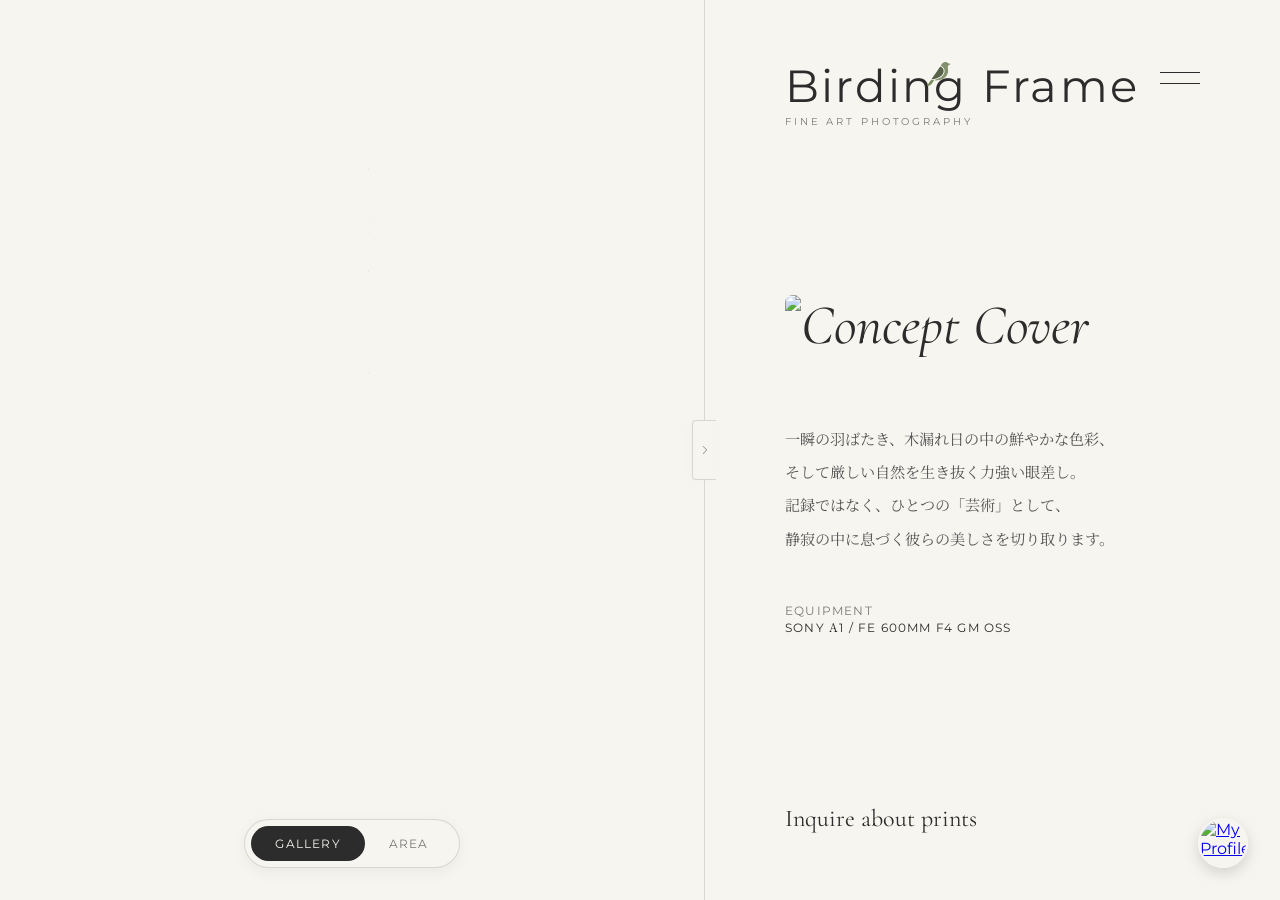
==== commit daa8b600: "コンポーネント化" ====
--- a/index.html
+++ b/index.html
@@ -116,6 +116,7 @@
     <script src="https://unpkg.com/leaflet@1.9.4/dist/leaflet.js"></script>
 
     <script src="data.js"></script>
+    <script src="components.js"></script>
     <script src="script.js"></script>
 </body>
 </html>
--- a/style.css
+++ b/style.css
@@ -1,4 +1,8 @@
-/* --- style.css --- */
+@charset "UTF-8";
+
+/* =========================================
+   1. Variables & Base Settings (基本設定)
+========================================= */
 :root {
     --bg-color: #F7F5F0;
     --text-main: #2C2C2C;
@@ -7,35 +11,144 @@
 }
 
 * { margin: 0; padding: 0; box-sizing: border-box; }
-/* --- style.css --- */
+
 body { 
     background-color: var(--bg-color); 
     color: var(--text-main); 
     font-family: 'Montserrat', 'Noto Serif JP', sans-serif; 
     overflow-x: hidden; 
     -webkit-font-smoothing: antialiased;
-    
-    /* ▼ 追加：スマホでのダブルタップズームを防ぎ、ボタンの反応速度（300msの遅延）を極限まで無くす */
-    touch-action: manipulation; 
-}
-
-/* ▼ 追加：スマホの横スクロール（地図のポップアップ等）に、吸い付くような慣性（スライディング）を持たせる */
-.popup-slider,
-.lb-info-wrap {
-    -webkit-overflow-scrolling: touch;
-}
-h1, h2, h3, .logo { font-family: 'Cormorant Garamond', serif; font-weight: 400; }
-
-.split-layout { display: flex; min-height: 100vh; }
-.left-main { width: 55%; position: relative; }
-
+    touch-action: manipulation; /* スマホタップの遅延防止 */
+}
+
+h1, h2, h3 { font-family: 'Cormorant Garamond', serif; font-weight: 400; }
+
+/* スマホの横スクロール（慣性） */
+.popup-slider, .lb-info-wrap { -webkit-overflow-scrolling: touch; }
+
+
+/* =========================================
+   2. Layout Structure (大枠のレイアウト)
+========================================= */
+.split-layout { display: flex; min-height: 100vh; position: relative; transition: width 0.5s cubic-bezier(0.25, 0.46, 0.45, 0.94); }
+
+/* 左カラム（メインビュー） */
+.left-main { width: 55%; position: relative; transition: width 0.5s cubic-bezier(0.25, 0.46, 0.45, 0.94); }
+
+/* 右カラム（情報・設定エリア） */
+.right-info { 
+    width: 45%; height: 100vh; position: sticky; top: 0; z-index: 10; 
+    border-left: 1px solid var(--line-color); overflow-y: auto; 
+    transition: width 0.5s cubic-bezier(0.25, 0.46, 0.45, 0.94), opacity 0.3s; 
+}
+.right-info::-webkit-scrollbar { width: 4px; }
+.right-info::-webkit-scrollbar-track { background: transparent; }
+.right-info::-webkit-scrollbar-thumb { background: rgba(0,0,0,0.15); border-radius: 4px; }
+
+.info-inner { 
+    width: 100%; min-height: 100%; padding: 4rem 5rem; 
+    display: flex; flex-direction: column; justify-content: space-between; 
+}
+/* MyPageダッシュボードの縦揺れ防止 */
+.mypage-dashboard-inner { justify-content: flex-start; }
+
+
+/* =========================================
+   3. Branding & Logo (ロゴとアニメーション)
+========================================= */
+.info-header { display: flex; justify-content: space-between; align-items: flex-start; position: relative; z-index: 20; }
+
+.logo { position: relative; display: inline-block; text-decoration: none; color: var(--text-main); line-height: 1; }
+.logo-text { font-size: 2.8rem; letter-spacing: 0.05em; display: block; }
+.logo-sub { display: block; font-family: 'Montserrat', sans-serif; font-size: 0.6rem; letter-spacing: 0.3em; margin-top: 0.5rem; color: var(--text-muted); }
+
+/* 鳥の往復アニメーション */
+.logo-bird {
+    position: absolute; bottom: 64%; left: 40%; width: 24px; height: auto; color: var(--text-main);
+    animation: birdWalkAndTurn 10s ease-in-out infinite; transform-origin: center bottom;
+}
+
+@keyframes birdWalkAndTurn {
+    0% { transform: translateX(0) translateY(0) rotate(0deg) scaleX(1); }
+    16% { transform: translateX(6px) translateY(-2px) rotate(-2deg) scaleX(1); }
+    33% { transform: translateX(12px) translateY(1px) rotate(1deg) scaleX(1); }
+    49.9% { transform: translateX(18px) translateY(0) rotate(0deg) scaleX(1); }
+    50% { transform: translateX(18px) translateY(0) rotate(0deg) scaleX(-1); }
+    66% { transform: translateX(12px) translateY(-2px) rotate(2deg) scaleX(-1); }
+    83% { transform: translateX(6px) translateY(1px) rotate(-1deg) scaleX(-1); }
+    99.9% { transform: translateX(0) translateY(0) rotate(0deg) scaleX(-1); }
+    100% { transform: translateX(0) translateY(0) rotate(0deg) scaleX(1); }
+}
+
+
+/* =========================================
+   4. View Navigation (画面切り替えとタブ)
+========================================= */
+/* 下部のフローティングナビ (Gallery / Area / Review) */
+.view-toggle { 
+    position: fixed; bottom: 2rem; left: 27.5%; transform: translateX(-50%); 
+    display: flex; background: rgba(247, 245, 240, 0.85); backdrop-filter: blur(8px); 
+    padding: 0.4rem; border-radius: 50px; border: 1px solid var(--line-color); 
+    z-index: 50; box-shadow: 0 4px 15px rgba(0,0,0,0.05); 
+    transition: left 0.5s cubic-bezier(0.25, 0.46, 0.45, 0.94); 
+}
+.toggle-btn { 
+    background: transparent; border: none; padding: 0.6rem 1.5rem; border-radius: 50px; 
+    font-family: 'Montserrat', sans-serif; font-size: 0.75rem; letter-spacing: 0.1em; 
+    text-transform: uppercase; color: var(--text-muted); cursor: pointer; transition: all 0.3s ease; 
+}
+.toggle-btn.is-active { background-color: var(--text-main); color: var(--bg-color); }
+
+/* MyPage 上部タブ (Profile / Post / Activity等) */
+.mypage-tabs { display: flex; gap: 2.5rem; margin-bottom: 3rem; border-bottom: 1px solid var(--line-color); position: sticky; top: -1px; background: var(--bg-color); padding-top: 1rem; z-index: 30; }
+.mypage-tab-btn { background: none; border: none; font-family: 'Montserrat', sans-serif; font-size: 0.8rem; font-weight: 400; letter-spacing: 0.1em; text-transform: uppercase; color: var(--text-muted); cursor: pointer; padding-bottom: 1rem; position: relative; transition: color 0.3s; }
+.mypage-tab-btn.is-active { color: var(--text-main); font-weight: 600; }
+.mypage-tab-btn::after { content: ''; position: absolute; bottom: -1px; left: 0; width: 0; height: 1px; background-color: var(--text-main); transition: width 0.3s cubic-bezier(0.25, 0.46, 0.45, 0.94); }
+.mypage-tab-btn.is-active::after { width: 100%; }
+
+.tab-content { display: none; animation: fadeUp 0.5s ease forwards; }
+.tab-content.is-active { display: block; }
+@keyframes fadeUp { from { opacity: 0; transform: translateY(10px); } to { opacity: 1; transform: translateY(0); } }
+
+/* MyPage ギャラリー用サブタブ (All / Public / Private) */
+.gallery-tabs { display: flex; gap: 2.5rem; border-bottom: 1px solid var(--line-color); }
+.gallery-tab-btn { background: none; border: none; padding-bottom: 1rem; position: relative; font-family: 'Montserrat', 'Noto Sans JP', sans-serif; font-size: 0.8rem; font-weight: 400; letter-spacing: 0.05em; color: var(--text-muted); cursor: pointer; transition: color 0.3s; }
+.gallery-tab-btn.is-active { color: var(--text-main); font-weight: 600; }
+.gallery-tab-btn::after { content: ''; position: absolute; bottom: -1px; left: 0; width: 0; height: 1px; background-color: var(--text-main); transition: width 0.3s cubic-bezier(0.25, 0.46, 0.45, 0.94); }
+.gallery-tab-btn.is-active::after { width: 100%; }
+.gallery-tab-btn:hover:not(.is-active) { color: var(--text-main); }
+
+
+/* =========================================
+   5. Sections & Gallery Masonry (メインギャラリー)
+========================================= */
 .view-section { display: none; animation: fadeIn 0.6s ease forwards; }
 .view-section.is-active { display: block; }
 @keyframes fadeIn { from { opacity: 0; transform: translateY(10px); } to { opacity: 1; transform: translateY(0); } }
 
-#view-gallery,
-#view-review { padding: 4rem 3rem; min-height: 100vh; }
-
+#view-gallery, #view-review { padding: 4rem 3rem; min-height: 100vh; }
+.gallery-masonry { column-count: 2; column-gap: 2rem; }
+
+/* 写真カードとアニメーションマスク */
+.reveal-wrap { break-inside: avoid; margin-bottom: 2rem; position: relative; cursor: pointer; overflow: hidden; border-radius: 4px; }
+.reveal-mask { position: absolute; top: 0; left: 0; width: 100%; height: 100%; background-color: var(--bg-color); z-index: 2; transform-origin: top; }
+.reveal-wrap > img { width: 100%; display: block; transform: scale(1.2); transition: transform 0.8s cubic-bezier(0.25, 0.46, 0.45, 0.94); }
+.reveal-wrap:hover > img { transform: scale(1.05) !important; }
+.review-trigger .reveal-mask { background-color: var(--bg-color); } /* Review用 */
+
+/* 写真ホバー時のキャプション */
+.image-caption { position: absolute; bottom: 0; left: 0; width: 100%; padding: 40% 1.5rem 1.5rem; background: linear-gradient(to top, rgba(0,0,0,0.85) 0%, transparent 100%); transition: opacity 0.4s ease, transform 0.4s cubic-bezier(0.25, 0.46, 0.45, 0.94); z-index: 5; pointer-events: none; }
+@media (hover: hover) { .image-caption { opacity: 0; transform: translateY(15px); } .reveal-wrap:hover .image-caption { opacity: 1; transform: translateY(0); } }
+@media (hover: none) { .image-caption { opacity: 1; transform: translateY(0); } }
+.caption-title { font-family: 'Cormorant Garamond', serif; font-size: 1.2rem; font-style: italic; margin-bottom: 0.8rem; color: #fff; }
+
+.card-meta { display: flex; align-items: center; gap: 10px; }
+.author-avatar { width: 28px; height: 28px; border-radius: 50%; object-fit: cover; border: 1px solid rgba(255,255,255,0.4); flex-shrink: 0; }
+.meta-text { display: flex; flex-direction: column; }
+.author-name { font-size: 0.75rem; font-weight: 600; color: #fff; line-height: 1.2; }
+.shoot-area { font-size: 0.65rem; color: rgba(255,255,255,0.7); text-transform: uppercase; letter-spacing: 0.05em; margin-top: 2px; }
+
+/* エリア絞り込み時の通知UI */
 .filter-notice { display: none; justify-content: space-between; align-items: flex-end; margin-bottom: 3rem; border-bottom: 1px solid var(--line-color); padding-bottom: 1rem; animation: fadeIn 0.4s ease; }
 .filter-notice.is-active { display: flex; }
 .filter-notice h2 { font-size: 1.5rem; }
@@ -44,25 +157,10 @@
 .clear-filter-btn::after { content: ''; position: absolute; width: 100%; height: 1px; bottom: -2px; left: 0; background-color: var(--text-main); transition: opacity 0.3s; }
 .clear-filter-btn:hover::after { opacity: 0; }
 
-.gallery-masonry { column-count: 2; column-gap: 2rem; }
-
-.reveal-wrap { break-inside: avoid; margin-bottom: 2rem; position: relative; cursor: pointer; overflow: hidden; border-radius: 4px; }
-.reveal-mask { position: absolute; top: 0; left: 0; width: 100%; height: 100%; background-color: var(--bg-color); z-index: 2; transform-origin: top; }
-.reveal-wrap > img { width: 100%; display: block; transform: scale(1.2); transition: transform 0.8s cubic-bezier(0.25, 0.46, 0.45, 0.94); }
-.reveal-wrap:hover > img { transform: scale(1.05) !important; }
-
-.image-caption { position: absolute; bottom: 0; left: 0; width: 100%; padding: 40% 1.5rem 1.5rem; background: linear-gradient(to top, rgba(0,0,0,0.85) 0%, transparent 100%); transition: opacity 0.4s ease, transform 0.4s cubic-bezier(0.25, 0.46, 0.45, 0.94); z-index: 5; pointer-events: none; }
-@media (hover: hover) { .image-caption { opacity: 0; transform: translateY(15px); } .reveal-wrap:hover .image-caption { opacity: 1; transform: translateY(0); } }
-@media (hover: none) { .image-caption { opacity: 1; transform: translateY(0); } }
-
-.caption-title { font-family: 'Cormorant Garamond', serif; font-size: 1.2rem; font-style: italic; margin-bottom: 0.8rem; color: #fff; }
-.card-meta { display: flex; align-items: center; gap: 10px; }
-.author-avatar { width: 28px; height: 28px; border-radius: 50%; object-fit: cover; border: 1px solid rgba(255,255,255,0.4); flex-shrink: 0; }
-.meta-text { display: flex; flex-direction: column; }
-.author-name { font-size: 0.75rem; font-weight: 600; color: #fff; line-height: 1.2; }
-.shoot-area { font-size: 0.65rem; color: rgba(255,255,255,0.7); text-transform: uppercase; letter-spacing: 0.05em; margin-top: 2px; }
-
-/* Map View */
+
+/* =========================================
+   6. Map View (Leaflet.js)
+========================================= */
 .map-wrapper { width: 100%; height: 100vh; position: sticky; top: 0; overflow: hidden; }
 #bird-map { width: 100%; height: 100%; background-color: var(--bg-color); }
 
@@ -72,7 +170,7 @@
 .echo-pulse { position: absolute; top: 50%; left: 50%; transform: translate(-50%, -50%); width: 80px; height: 80px; background-color: rgba(44, 44, 44, 0.15); border-radius: 50%; z-index: 1; pointer-events: none; animation: pulse-ring 2.5s infinite cubic-bezier(0.215, 0.61, 0.355, 1); }
 @keyframes pulse-ring { 0% { transform: translate(-50%, -50%) scale(0.5); opacity: 1; } 100% { transform: translate(-50%, -50%) scale(1.1); opacity: 0; } }
 
-/* Map Popup */
+/* マップポップアップ */
 .leaflet-popup-content-wrapper { border-radius: 4px; background: var(--bg-color); color: var(--text-main); box-shadow: 0 15px 35px rgba(0,0,0,0.15); padding: 0; overflow: hidden; }
 .leaflet-popup-content { margin: 15px; width: 280px !important; } 
 .leaflet-popup-tip { background: var(--bg-color); }
@@ -96,135 +194,10 @@
 .filter-cta-btn { display: block; width: 100%; padding: 0.8rem 0; background-color: var(--text-main); color: var(--bg-color); font-family: 'Montserrat', sans-serif; font-size: 0.75rem; letter-spacing: 0.1em; text-transform: uppercase; text-align: center; border: none; border-radius: 2px; cursor: pointer; transition: background-color 0.3s ease; }
 .filter-cta-btn:hover { background-color: #444; }
 
-/* View Toggle Navigation */
-.view-toggle { 
-    position: fixed; bottom: 2rem; left: 27.5%; transform: translateX(-50%); 
-    display: flex; background: rgba(247, 245, 240, 0.85); backdrop-filter: blur(8px); 
-    padding: 0.4rem; border-radius: 50px; border: 1px solid var(--line-color); 
-    z-index: 50; box-shadow: 0 4px 15px rgba(0,0,0,0.05); 
-    
-    /* ▼ これを1行追加（レイアウト変化に合わせた滑らかな移動） ▼ */
-    transition: left 0.5s cubic-bezier(0.25, 0.46, 0.45, 0.94); 
-}
-.toggle-btn { background: transparent; border: none; padding: 0.6rem 1.5rem; border-radius: 50px; font-family: 'Montserrat', sans-serif; font-size: 0.75rem; letter-spacing: 0.1em; text-transform: uppercase; color: var(--text-muted); cursor: pointer; transition: all 0.3s ease; }
-.toggle-btn.is-active { background-color: var(--text-main); color: var(--bg-color); }
-
-/* ▼ 改修：右カラム（.right-info）を単独でスクロールできるように設定 ▼ */
-.right-info { 
-    width: 45%; height: 100vh; position: sticky; top: 0; border-left: 1px solid var(--line-color); z-index: 10; 
-    overflow-y: auto; /* インラインスクロールを許可 */
-}
-/* 右カラムのスクロールバーを上品に */
-.right-info::-webkit-scrollbar { width: 4px; }
-.right-info::-webkit-scrollbar-track { background: transparent; }
-.right-info::-webkit-scrollbar-thumb { background: rgba(0,0,0,0.15); border-radius: 4px; }
-
-/* height: 100% から min-height: 100% に変更し、コンテンツが多い時は自然に伸びるように */
-.info-inner { width: 100%; min-height: 100%; padding: 4rem 5rem; display: flex; flex-direction: column; justify-content: space-between; }
-.info-header { display: flex; justify-content: space-between; align-items: flex-start; position: relative; z-index: 20; }
-/* --- style.css 中ほど --- */
-
-/* 変更前 */
-/* .logo { font-size: 2.8rem; letter-spacing: 0.05em; text-decoration: none; color: var(--text-main); line-height: 1; } */
-/* .logo span { display: block; font-family: 'Montserrat', sans-serif; font-size: 0.6rem; letter-spacing: 0.3em; margin-top: 0.5rem; color: var(--text-muted); } */
-
-/* ▼ 変更後：鳥を乗せるための構造化スタイル ▼ */
-.logo { 
-    position: relative; /* 鳥を絶対配置するための基準点 */
-    display: inline-block; /* テキストの幅に合わせて枠を収縮させる */
-    text-decoration: none; color: var(--text-main); line-height: 1; 
-}
-.logo-text {
-    font-size: 2.8rem; letter-spacing: 0.05em; display: block;
-}
-.logo-sub {
-    display: block; font-family: 'Montserrat', sans-serif; font-size: 0.6rem; 
-    letter-spacing: 0.3em; margin-top: 0.5rem; color: var(--text-muted);
-}
-
-/* ▼ 追加：鳥のスタイルとアニメーション ▼ */
-/* ▼ 変更：アニメーションの設定を更新 ▼ */
-.logo-bird {
-    position: absolute;
-    bottom: 64%; 
-    left: 40%;    
-    width: 24px;
-    height: auto;
-    color: var(--text-main);
-    
-    /* alternateを外し、往復分として時間を10sに倍増させ、無限ループにする */
-    animation: birdWalkAndTurn 10s ease-in-out infinite;
-    transform-origin: center bottom;
-}
-
-/* ▼ 変更：往復と「振り向き」を完全に制御するキーフレーム ▼ */
-@keyframes birdWalkAndTurn {
-    /* --- 【行き】右を向いたまま進む（scaleX(1)） --- */
-    0% {
-        transform: translateX(0) translateY(0) rotate(0deg) scaleX(1);
-    }
-    16% {
-        transform: translateX(6px) translateY(-2px) rotate(-2deg) scaleX(1);
-    }
-    33% {
-        transform: translateX(12px) translateY(1px) rotate(1deg) scaleX(1);
-    }
-    49.9% {
-        /* 右端に到着（まだ右を向いている） */
-        transform: translateX(18px) translateY(0) rotate(0deg) scaleX(1);
-    }
-
-    /* --- 【ターン】右端で一瞬で左を向く（scaleX(-1)） --- */
-    50% {
-        transform: translateX(18px) translateY(0) rotate(0deg) scaleX(-1);
-    }
-
-    /* --- 【帰り】左を向いたまま戻る（scaleX(-1)） --- */
-    66% {
-        transform: translateX(12px) translateY(-2px) rotate(2deg) scaleX(-1);
-    }
-    83% {
-        transform: translateX(6px) translateY(1px) rotate(-1deg) scaleX(-1);
-    }
-    99.9% {
-        /* 左端に到着（まだ左を向いている） */
-        transform: translateX(0) translateY(0) rotate(0deg) scaleX(-1);
-    }
-
-    /* --- 【ターン】左端で一瞬で右を向く（最初の0%に繋がる） --- */
-    100% {
-        transform: translateX(0) translateY(0) rotate(0deg) scaleX(1);
-    }
-}
-
-/* スマホサイズでの調整 */
-@media (max-width: 600px) {
-    .logo-text { font-size: 2.2rem; }
-    .logo-bird { 
-        width: 20px; 
-        bottom: 62%; /* 文字サイズに合わせて位置を微調整 */
-    }
-}
-.hamburger { width: 40px; height: 12px; background: transparent; border: none; cursor: pointer; display: flex; flex-direction: column; justify-content: space-between; margin-top: 0.5rem; }
-.hamburger span { display: block; width: 100%; height: 1px; background-color: var(--text-main); transition: transform 0.4s cubic-bezier(0.25, 0.46, 0.45, 0.94), background-color 0.4s; transform-origin: center; }
-.hamburger:hover span:nth-child(1) { transform: translateX(5px); }
-.hamburger:hover span:nth-child(2) { transform: translateX(-5px); }
-.hamburger.is-active span:nth-child(1) { transform: translateY(5.5px) rotate(45deg); }
-.hamburger.is-active span:nth-child(2) { transform: translateY(-5.5px) rotate(-45deg); }
-
-.info-content { margin: 2rem 0; }
-.info-content h1 { font-size: 3.5rem; line-height: 1.1; margin-bottom: 2rem; font-style: italic; }
-.divider { width: 0; height: 1px; background-color: var(--line-color); margin: 2rem 0; }
-.info-content p { font-family: 'Noto Serif JP', serif; font-size: 0.95rem; line-height: 2.2; color: #555; }
-.gear-info { margin-top: 3rem; font-size: 0.75rem; letter-spacing: 0.1em; color: var(--text-muted); text-transform: uppercase; }
-.gear-info span { color: var(--text-main); font-weight: 400; }
-
-.info-footer { text-align: left; }
-.contact-link { display: inline-block; font-family: 'Cormorant Garamond', serif; font-size: 1.5rem; color: var(--text-main); text-decoration: none; position: relative; padding-bottom: 0.2rem; }
-.contact-link::after { content: ''; position: absolute; width: 0; height: 1px; bottom: 0; left: 0; background-color: var(--text-main); transition: width 0.4s cubic-bezier(0.25, 0.46, 0.45, 0.94); }
-.contact-link:hover::after { width: 100%; }
-
-/* Lightbox (画像拡大ポップアップ) */
+
+/* =========================================
+   7. Lightbox & Review View (拡大ポップアップ)
+========================================= */
 .lightbox { position: fixed; top: 0; left: 0; width: 100vw; height: 100vh; z-index: 9999; display: flex; align-items: center; justify-content: center; opacity: 0; visibility: hidden; transition: opacity 0.4s ease, visibility 0.4s; }
 .lightbox.is-active { opacity: 1; visibility: visible; }
 .lightbox-bg { position: absolute; top: 0; left: 0; width: 100%; height: 100%; background: rgba(247, 245, 240, 0.85); backdrop-filter: blur(15px); cursor: pointer; }
@@ -233,37 +206,26 @@
 .lightbox-close { position: absolute; top: 1.5rem; right: 1.5rem; background: var(--bg-color); border: none; width: 40px; height: 40px; border-radius: 50%; font-size: 1.5rem; color: var(--text-main); cursor: pointer; z-index: 10; display: flex; align-items: center; justify-content: center; box-shadow: 0 4px 10px rgba(0,0,0,0.1); transition: transform 0.3s ease; }
 .lightbox-close:hover { transform: scale(1.1); }
 
+/* 左側：画像エリア */
 .lb-image-wrap { position: relative; flex: 1.2; background: #111; display: flex; align-items: center; justify-content: center; overflow: hidden; }
 .lb-image-wrap img { width: 100%; height: 100%; object-fit: contain; }
-/* ▼ 変更後：背景なし、巨大な矢印のみ ▼ */
-.lb-nav-btn { 
-    position: absolute; top: 50%; transform: translateY(-50%); 
-    background: transparent; border: none; /* 背景と枠線を削除 */
-    color: rgba(255,255,255,0.4); /* 通常時は少し透過させて主張を抑える */
-    font-size: 3rem; /* 矢印を巨大化 */
-    padding: 2rem; /* クリックしやすいように余白でヒットエリアを広げる */
-    cursor: pointer; z-index: 10; display: flex; align-items: center; justify-content: center; 
-    transition: all 0.3s ease; 
-}
-/* ホバー時にハッキリ白く光る */
-.lb-nav-btn:hover { 
-    color: rgba(255,255,255,1); transform: translateY(-50%) scale(1.1); 
-}
-/* 画面の端に寄せる */
+.lb-nav-btn { position: absolute; top: 50%; transform: translateY(-50%); background: transparent; border: none; color: rgba(255,255,255,0.4); font-size: 3rem; padding: 2rem; cursor: pointer; z-index: 10; display: flex; align-items: center; justify-content: center; transition: all 0.3s ease; }
+.lb-nav-btn:hover { color: rgba(255,255,255,1); transform: translateY(-50%) scale(1.1); }
 .lb-prev { left: 0; }
 .lb-next { right: 0; }
 
+/* 右側：情報エリア */
 .lb-info-wrap { flex: 1; min-width: 350px; max-width: 450px; padding: 4rem 3rem; overflow-y: auto; background: var(--bg-color); display: flex; flex-direction: column; }
 .lb-title { font-family: 'Cormorant Garamond', serif; font-size: 2.2rem; font-style: italic; margin-bottom: 1.5rem; line-height: 1.2; }
 .lb-meta { margin-bottom: 2rem; }
 .lb-meta .author-avatar { border-color: var(--line-color); }
 .lb-meta .author-name { color: var(--text-main); font-size: 0.85rem;}
 .lb-meta .shoot-area { color: var(--text-muted); font-size: 0.75rem;}
-
 .lb-comment { font-family: 'Noto Serif JP', serif; font-size: 0.95rem; line-height: 2; color: #555; margin-bottom: 2.5rem; }
 .lb-gear { margin-bottom: 3rem; font-size: 0.75rem; letter-spacing: 0.1em; color: var(--text-muted); text-transform: uppercase; border-top: 1px solid var(--line-color); padding-top: 1.5rem; }
 .lb-gear span { display: block; margin-top: 0.5rem; color: var(--text-main); font-weight: 400; text-transform: none; }
 
+/* リアクションボタン */
 .reaction-title { font-family: 'Montserrat', sans-serif; font-size: 0.75rem; font-weight: 600; text-transform: uppercase; letter-spacing: 0.1em; margin-bottom: 1rem; color: var(--text-main); }
 .reaction-buttons { display: flex; flex-wrap: wrap; gap: 0.6rem; }
 .reaction-btn { display: inline-flex; align-items: center; gap: 0.4rem; padding: 0.5rem 1rem; border: 1px solid var(--line-color); border-radius: 50px; background: transparent; font-family: 'Noto Sans JP', sans-serif; font-size: 0.8rem; color: #555; cursor: pointer; transition: all 0.3s ease; }
@@ -271,53 +233,39 @@
 .reaction-btn.is-reacted { background: var(--text-main); color: var(--bg-color); border-color: var(--text-main); }
 .reaction-btn .count { font-family: 'Montserrat', sans-serif; font-weight: 600; font-size: 0.75rem; margin-left: 0.2rem; opacity: 0.8; }
 
-/* =========================================
-   My Page & Form Styles
-========================================= */
-.mypage-fab {
-    position: fixed; bottom: 2rem; right: 2rem; width: 50px; height: 50px;
-    border-radius: 50%; overflow: hidden; box-shadow: 0 5px 15px rgba(0,0,0,0.15);
-    z-index: 100; transition: transform 0.3s cubic-bezier(0.25, 0.46, 0.45, 0.94), box-shadow 0.3s ease;
-    border: 2px solid var(--bg-color); cursor: pointer;
-}
+/* Review ヘッダー (エディトリアル) */
+.review-header { margin-bottom: 4rem; padding-bottom: 2rem; border-bottom: 1px solid var(--line-color); position: relative; animation: fadeIn 0.6s ease; }
+.review-header::before { content: ''; position: absolute; left: 0; top: 0; width: 2px; height: 40px; background-color: var(--text-main); }
+.review-header-inner { padding-left: 1.5rem; }
+.review-header .sub-title { display: block; font-family: 'Montserrat', sans-serif; font-size: 0.75rem; font-weight: 600; letter-spacing: 0.15em; text-transform: uppercase; color: var(--text-muted); margin-bottom: 0.8rem; }
+.review-header .main-title { font-family: 'Cormorant Garamond', serif; font-size: 3.2rem; font-style: italic; line-height: 1; margin-bottom: 1.2rem; color: var(--text-main); }
+.review-header .description { font-family: 'Noto Serif JP', serif; font-size: 0.95rem; line-height: 1.8; color: #666; max-width: 80%; }
+
+/* Review 投票ボタン */
+.vote-buttons { display: flex; gap: 1rem; margin-top: 2rem; }
+.btn-vote { flex: 1; padding: 1.2rem 0.5rem; border: 1px solid var(--line-color); border-radius: 6px; background: transparent; cursor: pointer; transition: all 0.3s cubic-bezier(0.25, 0.46, 0.45, 0.94); font-family: 'Noto Sans JP', sans-serif; font-size: 0.8rem; font-weight: 600; color: var(--text-muted); display: flex; align-items: center; justify-content: center; }
+.btn-vote.correct:hover, .btn-vote.correct.is-selected { background: #EBFBEE; border-color: #40C057; color: #2B8A3E; box-shadow: 0 5px 15px rgba(64, 192, 87, 0.2); }
+.btn-vote.incorrect:hover, .btn-vote.incorrect.is-selected { background: #FFF5F5; border-color: #FA5252; color: #C92A2A; box-shadow: 0 5px 15px rgba(250, 82, 82, 0.2); }
+.btn-vote.unsure:hover, .btn-vote.unsure.is-selected { background: #FFF9DB; border-color: #FCC419; color: #E67700; box-shadow: 0 5px 15px rgba(252, 196, 25, 0.2); }
+
+
+/* =========================================
+   8. UI Components (Forms, Buttons, Toast)
+========================================= */
+/* FAB (Floating Action Button) */
+.mypage-fab { position: fixed; bottom: 2rem; right: 2rem; width: 50px; height: 50px; border-radius: 50%; overflow: hidden; box-shadow: 0 5px 15px rgba(0,0,0,0.15); z-index: 100; transition: transform 0.3s cubic-bezier(0.25, 0.46, 0.45, 0.94), box-shadow 0.3s ease; border: 2px solid var(--bg-color); cursor: pointer; }
 .mypage-fab:hover { transform: translateY(-5px) scale(1.05); box-shadow: 0 10px 25px rgba(0,0,0,0.2); }
 .mypage-fab img { width: 100%; height: 100%; object-fit: cover; }
-
-.mypage-tabs { display: flex; gap: 2.5rem; margin-bottom: 3rem; border-bottom: 1px solid var(--line-color); }
-.mypage-tab-btn { background: none; border: none; font-family: 'Montserrat', sans-serif; font-size: 0.8rem; font-weight: 400; letter-spacing: 0.1em; text-transform: uppercase; color: var(--text-muted); cursor: pointer; padding-bottom: 1rem; position: relative; transition: color 0.3s; }
-.mypage-tab-btn.is-active { color: var(--text-main); font-weight: 600; }
-.mypage-tab-btn::after { content: ''; position: absolute; bottom: -1px; left: 0; width: 0; height: 1px; background-color: var(--text-main); transition: width 0.3s cubic-bezier(0.25, 0.46, 0.45, 0.94); }
-.mypage-tab-btn.is-active::after { width: 100%; }
-
-/* =========================================
-   Home FAB (Back to Public Gallery)
-========================================= */
-.home-fab { 
-    display: flex; align-items: center; justify-content: center; 
-    background: var(--bg-color); /* 背景色に馴染ませる */
-}
-.home-fab svg { 
-    width: 20px; height: 20px; color: var(--text-main); 
-    transition: transform 0.3s cubic-bezier(0.25, 0.46, 0.45, 0.94);
-}
-.home-fab:hover svg {
-    transform: scale(1.1); /* ホバー時にアイコンが少し膨らむ心地よいエフェクト */
-}
-
-.tab-content { display: none; animation: fadeUp 0.5s ease forwards; }
-.tab-content.is-active { display: block; }
-@keyframes fadeUp { from { opacity: 0; transform: translateY(10px); } to { opacity: 1; transform: translateY(0); } }
-
+.home-fab { display: flex; align-items: center; justify-content: center; background: var(--bg-color); }
+.home-fab svg { width: 20px; height: 20px; color: var(--text-main); transition: transform 0.3s cubic-bezier(0.25, 0.46, 0.45, 0.94); }
+.home-fab:hover svg { transform: scale(1.1); }
+
+/* Forms */
 .form-group { margin-bottom: 2rem; }
 .form-label { display: block; font-family: 'Montserrat', sans-serif; font-size: 0.7rem; font-weight: 600; text-transform: uppercase; letter-spacing: 0.1em; color: var(--text-muted); margin-bottom: 0.5rem; }
 .form-control { width: 100%; background: transparent; border: none; border-bottom: 1px solid var(--line-color); padding: 0.5rem 0; font-family: 'Noto Serif JP', serif; font-size: 1rem; color: var(--text-main); transition: border-color 0.3s; }
 .form-control:focus { outline: none; border-color: var(--text-main); }
 textarea.form-control { resize: vertical; min-height: 80px; line-height: 1.6; }
-
-.image-upload-area { border: 1px dashed var(--line-color); border-radius: 4px; padding: 2.5rem; text-align: center; cursor: pointer; transition: all 0.3s ease; display: flex; flex-direction: column; align-items: center; gap: 0.8rem; }
-.image-upload-area:hover { background: rgba(0,0,0,0.02); border-color: var(--text-main); }
-.image-upload-area .icon { font-size: 2rem; color: var(--text-muted); }
-.image-upload-area span { font-family: 'Montserrat', sans-serif; font-size: 0.75rem; color: var(--text-muted); letter-spacing: 0.05em; }
 
 .toggle-switch { display: flex; align-items: center; gap: 1rem; cursor: pointer; }
 .toggle-switch input { display: none; }
@@ -330,6 +278,7 @@
 .btn-submit { display: inline-block; width: 100%; padding: 1.2rem; background-color: var(--text-main); color: var(--bg-color); font-family: 'Montserrat', sans-serif; font-size: 0.8rem; font-weight: 600; letter-spacing: 0.15em; text-transform: uppercase; border: none; border-radius: 2px; cursor: pointer; transition: background-color 0.3s ease, transform 0.2s ease; margin-top: 1rem; }
 .btn-submit:hover { background-color: #444; transform: translateY(-2px); }
 
+/* Activity List */
 .activity-list { padding-left: 1rem; border-left: 1px solid var(--line-color); }
 .activity-item { position: relative; margin-bottom: 2.5rem; padding-left: 2rem; }
 .activity-item::before { content: ''; position: absolute; left: -1.5rem; top: 0.4rem; transform: translateX(-50%); width: 11px; height: 11px; background-color: var(--bg-color); border-radius: 50%; border: 2px solid var(--text-main); }
@@ -338,10 +287,156 @@
 .activity-text strong { font-weight: 600; }
 .activity-text .badge { display: inline-block; padding: 0.2rem 0.6rem; border-radius: 50px; border: 1px solid var(--line-color); font-size: 0.7rem; color: var(--text-muted); margin-left: 0.5rem; }
 
+/* Toast Notification */
 .toast { position: fixed; bottom: 3rem; left: 50%; transform: translateX(-50%) translateY(20px); background: var(--text-main); color: var(--bg-color); padding: 1rem 3rem; border-radius: 50px; font-family: 'Montserrat', sans-serif; font-size: 0.8rem; font-weight: 600; letter-spacing: 0.1em; opacity: 0; visibility: hidden; z-index: 9999; transition: all 0.4s cubic-bezier(0.25, 0.46, 0.45, 0.94); box-shadow: 0 10px 30px rgba(0,0,0,0.2); }
 .toast.show { opacity: 1; visibility: visible; transform: translateX(-50%) translateY(0); }
 
-/* レスポンシブ用メニュー＆スマホ最適化 */
+
+/* =========================================
+   9. Field Quests (月間クエスト)
+========================================= */
+.quest-banner { background: transparent; border: 1px solid var(--text-main); border-radius: 4px; padding: 1.5rem; display: flex; align-items: center; justify-content: space-between; cursor: pointer; transition: all 0.4s cubic-bezier(0.25, 0.46, 0.45, 0.94); margin-bottom: 2.5rem; position: relative; overflow: hidden; }
+.quest-banner::before { content: ''; position: absolute; top: 0; left: 0; width: 0%; height: 100%; background: var(--text-main); transition: width 0.4s cubic-bezier(0.25, 0.46, 0.45, 0.94); z-index: -1; }
+.quest-banner:hover::before { width: 100%; }
+.quest-banner:hover { box-shadow: 0 10px 30px rgba(0,0,0,0.1); border-color: transparent; }
+.quest-banner:hover h3, .quest-banner:hover p, .quest-banner:hover .quest-banner-icon, .quest-banner:hover .progress-text { color: var(--bg-color); }
+.quest-banner:hover .progress-bar-wrap { background: rgba(255,255,255,0.2); }
+.quest-banner:hover .progress-bar { background: var(--bg-color); }
+
+.quest-banner-content { flex: 1; padding-right: 2rem; pointer-events: none; }
+.quest-banner h3 { font-family: 'Montserrat', sans-serif; font-size: 1rem; font-weight: 600; letter-spacing: 0.1em; text-transform: uppercase; margin-bottom: 0.2rem; transition: color 0.4s; }
+.quest-banner p { font-family: 'Noto Serif JP', serif; font-size: 0.75rem; color: var(--text-muted); margin-bottom: 1rem; transition: color 0.4s; }
+.quest-banner-icon { font-size: 1.2rem; color: var(--text-main); transition: all 0.4s ease; pointer-events: none; }
+.quest-banner:hover .quest-banner-icon { transform: translateX(5px); }
+
+/* 全画面オーバーレイ */
+.full-screen-overlay { position: fixed; top: 0; left: 0; width: 100vw; height: 100vh; background: var(--bg-color); z-index: 9900; overflow-y: auto; transform: translateY(100%); transition: transform 0.6s cubic-bezier(0.25, 0.46, 0.45, 0.94); }
+.full-screen-overlay.is-active { transform: translateY(0); }
+.overlay-close { position: fixed; top: 2rem; right: 2rem; width: 44px; height: 44px; border-radius: 50%; background: transparent; border: 1px solid var(--line-color); font-size: 1.5rem; color: var(--text-main); display: flex; align-items: center; justify-content: center; cursor: pointer; z-index: 10; transition: transform 0.3s, background 0.3s; }
+.overlay-close:hover { transform: scale(1.1); background: #fff; }
+
+.overlay-inner { max-width: 1100px; margin: 0 auto; padding: 6rem 2rem; }
+.quest-dashboard-header { margin-bottom: 2rem; }
+.quest-dashboard-header h2 { font-family: 'Montserrat', sans-serif; font-size: 1.2rem; font-weight: 600; letter-spacing: 0.1em; text-transform: uppercase; margin-bottom: 0.5rem; }
+.quest-dashboard-header p { font-family: 'Noto Serif JP', serif; font-size: 0.85rem; color: var(--text-muted); line-height: 1.6; }
+
+/* プログレスバー */
+.quest-progress { margin-top: 1.5rem; display: flex; align-items: center; gap: 1rem; }
+.progress-bar-wrap { flex: 1; height: 3px; background: var(--line-color); border-radius: 2px; overflow: hidden; }
+.progress-bar { height: 100%; background: var(--text-main); width: 0%; transition: width 1.2s cubic-bezier(0.25, 0.46, 0.45, 0.94); }
+.progress-text { font-family: 'Montserrat', sans-serif; font-size: 0.75rem; font-weight: 600; letter-spacing: 0.05em; }
+
+/* クエストカード */
+.quest-list { display: grid; grid-template-columns: repeat(3, 1fr); gap: 2.5rem; padding-bottom: 4rem; }
+.quest-card { border: 1px solid var(--line-color); border-radius: 4px; padding: 1.5rem; background: transparent; transition: box-shadow 0.3s ease, transform 0.3s ease; display: flex; flex-direction: column; }
+.quest-card:hover { background: #fff; box-shadow: 0 10px 30px rgba(0,0,0,0.05); transform: translateY(-2px); }
+
+.quest-header { display: flex; align-items: flex-start; gap: 1rem; margin-bottom: 1.5rem; }
+.quest-icon { width: 36px; height: 36px; border-radius: 50%; border: 1px solid var(--line-color); display: flex; align-items: center; justify-content: center; flex-shrink: 0; color: var(--text-main); }
+.quest-icon svg { width: 18px; height: 18px; }
+.quest-title-wrap { flex: 1; }
+.quest-name { font-family: 'Noto Serif JP', serif; font-size: 1.1rem; font-weight: 600; margin-bottom: 0.2rem; }
+.quest-env { font-family: 'Noto Sans JP', sans-serif; font-size: 0.7rem; color: var(--text-muted); }
+.quest-difficulty { font-family: 'Noto Sans JP', sans-serif; font-size: 0.65rem; font-weight: 600; padding: 0.3rem 0.8rem; border-radius: 50px; border: 1px solid var(--line-color); white-space: nowrap; }
+.quest-difficulty.rare { border-color: #d4af37; color: #d4af37; }
+
+.quest-photo-frame { width: 100%; aspect-ratio: 16 / 9; border-radius: 4px; border: 1px dashed var(--line-color); background: rgba(0,0,0,0.02); margin-bottom: 1.5rem; display: flex; align-items: center; justify-content: center; overflow: hidden; position: relative; }
+.quest-placeholder svg { width: 40px; height: 40px; opacity: 0.15; color: var(--text-main); }
+.quest-card.is-discovered .quest-photo-frame { border-style: solid; border-color: transparent; }
+.quest-card.is-discovered .quest-photo-frame img { width: 100%; height: 100%; object-fit: cover; transition: transform 0.6s cubic-bezier(0.25, 0.46, 0.45, 0.94); }
+.quest-card.is-discovered:hover .quest-photo-frame img { transform: scale(1.05); }
+
+.quest-body { flex: 1; display: flex; flex-direction: column; }
+.quest-status-badges { display: flex; gap: 0.5rem; margin-bottom: 1rem; }
+.badge-status { font-family: 'Noto Sans JP', sans-serif; font-size: 0.65rem; font-weight: bold; padding: 0.2rem 0.6rem; border-radius: 2px; border: 1px solid var(--text-main); color: var(--text-main); }
+.quest-card.is-discovered .badge-status { background: var(--text-main); color: var(--bg-color); }
+
+.quest-hints { list-style: none; margin-bottom: 1.5rem; flex: 1; }
+.quest-hints li { font-family: 'Noto Serif JP', serif; font-size: 0.8rem; color: #555; line-height: 1.6; position: relative; padding-left: 1rem; margin-bottom: 0.4rem; }
+.quest-hints li::before { content: '・'; position: absolute; left: 0; top: 0; color: var(--text-muted); }
+
+.btn-quest-log { width: 100%; padding: 0.8rem; background: transparent; border: 1px solid var(--text-main); color: var(--text-main); font-family: 'Montserrat', sans-serif; font-size: 0.75rem; font-weight: 600; letter-spacing: 0.1em; text-transform: uppercase; transition: all 0.3s ease; cursor: pointer; border-radius: 2px; }
+.btn-quest-log:hover { background: var(--text-main); color: var(--bg-color); }
+.quest-card.is-discovered .btn-quest-log { opacity: 0.4; pointer-events: none; border-color: var(--line-color); color: var(--text-muted); }
+
+
+/* =========================================
+   10. Modals & Action Buttons (編集・削除・投稿)
+========================================= */
+.mypage-meta { width: 100%; display: flex; justify-content: space-between; align-items: flex-end; }
+.action-buttons { display: flex; gap: 0.5rem; }
+.action-btn { background: rgba(0,0,0,0.5); border: 1px solid rgba(255,255,255,0.3); color: #fff; width: 34px; height: 34px; border-radius: 50%; display: flex; align-items: center; justify-content: center; cursor: pointer; transition: all 0.3s ease; backdrop-filter: blur(4px); padding: 0; pointer-events: auto; }
+.action-btn svg { width: 15px; height: 15px; }
+.action-btn:hover { background: #fff; color: #000; transform: translateY(-2px); }
+.action-btn.btn-delete:hover { background: #e03131; color: #fff; border-color: #e03131; }
+
+.modal-overlay { position: fixed; top: 0; left: 0; width: 100vw; height: 100vh; background: rgba(0,0,0,0.6); backdrop-filter: blur(5px); z-index: 10000; display: flex; align-items: center; justify-content: center; opacity: 0; visibility: hidden; transition: 0.3s ease; }
+.modal-overlay.is-active { opacity: 1; visibility: visible; }
+.modal-content { background: var(--bg-color); width: 90%; max-width: 500px; padding: 3rem; border-radius: 4px; box-shadow: 0 20px 40px rgba(0,0,0,0.2); transform: translateY(20px); transition: 0.4s cubic-bezier(0.25, 0.46, 0.45, 0.94); color: var(--text-main); position: relative; }
+.modal-overlay.is-active .modal-content { transform: translateY(0); }
+.modal-title { font-family: 'Cormorant Garamond', serif; font-size: 1.8rem; font-style: italic; margin-bottom: 2rem; }
+.modal-close { position: absolute; top: 1.5rem; right: 1.5rem; background: transparent; border: none; font-size: 1.5rem; cursor: pointer; color: var(--text-muted); transition: color 0.3s; }
+.modal-close:hover { color: var(--text-main); }
+
+.modal-actions { display: flex; gap: 1rem; margin-top: 2rem; }
+.btn-cancel { flex: 1; padding: 1rem; background: transparent; border: 1px solid var(--line-color); color: var(--text-main); font-family: 'Montserrat', sans-serif; font-size: 0.8rem; font-weight: 600; text-transform: uppercase; letter-spacing: 0.1em; cursor: pointer; transition: 0.3s; border-radius: 2px; }
+.btn-cancel:hover { background: rgba(0,0,0,0.05); }
+.btn-danger { flex: 1; padding: 1rem; background: #e03131; border: none; color: #fff; font-family: 'Montserrat', sans-serif; font-size: 0.8rem; font-weight: 600; text-transform: uppercase; letter-spacing: 0.1em; cursor: pointer; transition: 0.3s; border-radius: 2px; }
+.btn-danger:hover { background: #c92a2a; transform: translateY(-2px); }
+
+/* 画像アップロード/プレビューエリア */
+.image-upload-area { border: 1px dashed var(--line-color); border-radius: 4px; padding: 2.5rem; text-align: center; cursor: pointer; transition: all 0.3s ease; display: flex; flex-direction: column; align-items: center; gap: 0.8rem; }
+.image-upload-area:hover { background: rgba(0,0,0,0.02); border-color: var(--text-main); }
+.image-upload-area .icon { font-size: 2rem; color: var(--text-muted); }
+.image-upload-area span { font-family: 'Montserrat', sans-serif; font-size: 0.75rem; color: var(--text-muted); letter-spacing: 0.05em; }
+
+.edit-image-preview { position: relative; border-radius: 4px; overflow: hidden; height: 180px; background: #000; cursor: pointer; transition: all 0.3s ease; }
+.edit-image-preview img { width: 100%; height: 100%; object-fit: cover; opacity: 0.5; transition: opacity 0.3s ease; }
+.edit-image-preview:hover img { opacity: 0.3; }
+.edit-image-overlay { position: absolute; top: 50%; left: 50%; transform: translate(-50%, -50%); color: #fff; font-family: 'Montserrat', sans-serif; font-size: 0.75rem; font-weight: 600; letter-spacing: 0.1em; text-transform: uppercase; display: flex; flex-direction: column; align-items: center; gap: 0.5rem; pointer-events: none; }
+.edit-image-overlay .icon { font-size: 1.5rem; }
+
+
+/* =========================================
+   11. Focus Mode (シアターモード/全画面トグル)
+========================================= */
+/* 境界線に配置する開閉トグルボタン */
+.focus-toggle-btn {
+    position: fixed; top: 50%; right: 45%; transform: translateY(-50%) translateX(50%);
+    width: 24px; height: 60px; background: var(--bg-color); border: 1px solid var(--line-color);
+    border-radius: 4px 0 0 4px; border-right: none; z-index: 90; cursor: pointer;
+    display: flex; align-items: center; justify-content: center; color: var(--text-muted);
+    transition: right 0.5s cubic-bezier(0.25, 0.46, 0.45, 0.94), color 0.3s, background 0.3s;
+    box-shadow: -2px 0 10px rgba(0,0,0,0.02);
+}
+.focus-toggle-btn:hover { color: var(--text-main); background: #fff; }
+.focus-toggle-btn svg { width: 14px; height: 14px; transition: transform 0.4s ease; }
+
+@media (min-width: 1025px) {
+    /* フォーカスモード（折りたたみ）時の状態 */
+    .split-layout.is-focused .left-main { width: 100%; }
+    .split-layout.is-focused .right-info { width: 0; opacity: 0; border-left-color: transparent; }
+    .split-layout.is-focused .right-info .info-inner { opacity: 0; pointer-events: none; }
+    .split-layout.is-focused .view-toggle { left: 50%; }
+
+    /* フォーカスモード時のボタン変化（右端へ） */
+    .split-layout.is-focused .focus-toggle-btn { right: 0; transform: translateY(-50%) translateX(0); border-right: 1px solid var(--line-color); }
+    .split-layout.is-focused .focus-toggle-btn svg { transform: rotate(180deg); }
+}
+
+
+/* =========================================
+   12. Responsive Design (スマホ・タブレット対応)
+========================================= */
+
+/* ----- Topページ用：ハンバーガーメニュー ----- */
+.hamburger { width: 40px; height: 12px; background: transparent; border: none; cursor: pointer; display: flex; flex-direction: column; justify-content: space-between; margin-top: 0.5rem; }
+.hamburger span { display: block; width: 100%; height: 1px; background-color: var(--text-main); transition: transform 0.4s cubic-bezier(0.25, 0.46, 0.45, 0.94), background-color 0.4s; transform-origin: center; }
+.hamburger:hover span:nth-child(1) { transform: translateX(5px); }
+.hamburger:hover span:nth-child(2) { transform: translateX(-5px); }
+.hamburger.is-active span:nth-child(1) { transform: translateY(5.5px) rotate(45deg); }
+.hamburger.is-active span:nth-child(2) { transform: translateY(-5.5px) rotate(-45deg); }
+
 .menu-overlay { position: fixed; top: 0; left: 0; width: 100%; height: 100%; background-color: var(--bg-color); z-index: 10; display: flex; align-items: center; justify-content: center; opacity: 0; visibility: hidden; transition: opacity 0.5s ease, visibility 0.5s; }
 .menu-overlay.is-active { opacity: 1; visibility: visible; }
 .menu-nav { list-style: none; text-align: center; }
@@ -349,61 +444,72 @@
 .menu-nav a { font-family: 'Cormorant Garamond', serif; font-size: 3.5rem; color: var(--text-main); text-decoration: none; display: block; transform: translateY(100%); transition: transform 0.6s cubic-bezier(0.25, 0.46, 0.45, 0.94), color 0.3s; }
 .menu-nav a:hover { color: var(--text-muted); font-style: italic; }
 .menu-overlay.is-active .menu-nav a { transform: translateY(0); }
-
+.info-content { margin: 2rem 0; }
+.info-content h1 { font-size: 3.5rem; line-height: 1.1; margin-bottom: 2rem; font-style: italic; }
+.divider { width: 0; height: 1px; background-color: var(--line-color); margin: 2rem 0; }
+.info-content p { font-family: 'Noto Serif JP', serif; font-size: 0.95rem; line-height: 2.2; color: #555; }
+.gear-info { margin-top: 3rem; font-size: 0.75rem; letter-spacing: 0.1em; color: var(--text-muted); text-transform: uppercase; }
+.gear-info span { color: var(--text-main); font-weight: 400; }
+.info-footer { text-align: left; }
+.contact-link { display: inline-block; font-family: 'Cormorant Garamond', serif; font-size: 1.5rem; color: var(--text-main); text-decoration: none; position: relative; padding-bottom: 0.2rem; }
+.contact-link::after { content: ''; position: absolute; width: 0; height: 1px; bottom: 0; left: 0; background-color: var(--text-main); transition: width 0.4s cubic-bezier(0.25, 0.46, 0.45, 0.94); }
+.contact-link:hover::after { width: 100%; }
+
+
+/* ----- 1024px以下 (タブレット/スマホ共通) ----- */
 @media (max-width: 1024px) {
-    .split-layout { 
-        flex-direction: column-reverse; 
-        justify-content: flex-end !important; /* ← これを追加！配置を上に強制する */
+    /* 12-1. 基本レイアウト（上下反転とボーダー削除） */
+    .split-layout { flex-direction: column-reverse; justify-content: flex-end !important; }
+    .left-main { width: 100%; }
+    .right-info { 
+        width: 100%; height: auto; position: relative; overflow-y: visible;
+        border-bottom: none !important; border-top: none !important; border-left: none !important; 
     }
-    .left-main { width: 100%; }
+    .info-inner { padding-top: 1.8rem !important; padding-bottom: 1rem !important; padding-left: 2rem; padding-right: 2rem; justify-content: flex-start !important; }
     
     #view-gallery, #view-review { padding: 0rem 2rem; }
-    
-    .right-info { width: 100%; height: auto; position: relative; border-left: none; border-bottom: 1px solid var(--line-color); overflow-y: visible; }
+    .info-header { margin-bottom: 1.5rem !important; z-index: 100; }
+    .mypage-tabs { margin-bottom: 1.5rem !important; }
     
     .view-toggle { left: 50%; bottom: 1.5rem; }
-    
-    /* ▼ 改修：スマホ時のFABボタンをナビゲーションの上に配置 ▼ */
-    .mypage-fab {
-        bottom: 5.5rem; 
-        left: 50%;
-        right: auto;
-        transform: translateX(-50%);
-    }
+    .mypage-fab { bottom: 5.5rem; left: 50%; right: auto; transform: translateX(-50%); }
     .mypage-fab:hover { transform: translateX(-50%) translateY(-5px) scale(1.05); }
-
+    .focus-toggle-btn { display: none; }
+
+    /* Topページメニュー */
     .menu-overlay { position: fixed; width: 100vw; height: 100vh; z-index: 90; }
-    .info-header { z-index: 100; }
-    .info-inner { padding: 4rem 2rem; }
     .info-content h1 { font-size: 2.5rem; }
     .menu-nav a { font-size: 3rem; }
     
-    /* ▼ ここから：SP用 Lightbox（シアターモード） ▼ */
+    /* 12-2. Mobile SPA Mode (Dynamic Tab Switching) */
+    .tab-icon { display: block; width: 22px; height: 22px; transition: transform 0.3s cubic-bezier(0.25, 0.46, 0.45, 0.94); }
+    .mypage-tabs { justify-content: space-between; gap: 0; }
+    .mypage-tab-btn { flex: 1; display: flex; justify-content: center; padding-bottom: 1.2rem; }
+    .tab-text { display: none; }
+    .mypage-tab-btn.is-active .tab-icon { transform: scale(1.15); }
+    
+    .mypage-tab-btn[data-tab="tab-gallery"] { display: flex !important; }
+    body[data-active-sp-tab="tab-gallery"] .tab-content { display: none !important; }
+    
+    /* ギャラリー以外のタブを開いている時は、ギャラリー・ナビ・FABを全て隠す */
+    body[data-active-sp-tab]:not([data-active-sp-tab="tab-gallery"]) .view-section,
+    body[data-active-sp-tab]:not([data-active-sp-tab="tab-gallery"]) .view-toggle,
+    body[data-active-sp-tab]:not([data-active-sp-tab="tab-gallery"]) .home-fab {
+        display: none !important;
+    }
+
+    /* 12-3. Lightbox (シアターモード化) */
     .lightbox-content { 
-        display: block; /* フレックスを解除して縦スクロール可能に */
-        width: 100vw; height: 100vh; border-radius: 0; 
-        background: #080808; /* 没入感を高める漆黒の背景 */
-        overflow-y: auto; overflow-x: hidden;
-        /* ふわっと浮き出るのではなく、下からスライドインするアプリ的挙動 */
-        transform: translateY(100%); 
-        transition: transform 0.4s cubic-bezier(0.25, 0.46, 0.45, 0.94);
+        display: block; width: 100vw; height: 100vh; border-radius: 0; 
+        background: #080808; overflow-y: auto; overflow-x: hidden;
+        transform: translateY(100%); transition: transform 0.4s cubic-bezier(0.25, 0.46, 0.45, 0.94);
     }
     .lightbox.is-active .lightbox-content { transform: translateY(0); }
     
-    .lb-image-wrap { 
-        display: block; width: 100%; height: auto; min-height: 50vh; 
-        background: transparent; padding-top: 4rem; /* 閉じるボタンと被らないための余白 */
-    }
-    .lb-image-wrap img { 
-        /* 余白を無くし、画面幅または高さの限界まで写真を拡大 */
-        width: 100%; height: auto; max-height: 75vh; object-fit: contain; 
-    }
-    
-    /* ▼ 情報エリアのダークモード最適化 ▼ */
-    .lb-info-wrap { 
-        width: 100%; height: auto; padding: 2rem 1.5rem 6rem; 
-        background: transparent; color: #fff; 
-    }
+    .lb-image-wrap { display: block; width: 100%; height: auto; min-height: 50vh; background: transparent; padding-top: 4rem; }
+    .lb-image-wrap img { width: 100%; height: auto; max-height: 75vh; object-fit: contain; }
+    
+    .lb-info-wrap { width: 100%; height: auto; padding: 2rem 1.5rem 6rem; background: transparent; color: #fff; }
     .lb-title { color: #fff; font-size: 1.8rem; margin-bottom: 1rem; }
     .lb-meta .author-name { color: #fff; }
     .lb-meta .shoot-area { color: rgba(255,255,255,0.7); }
@@ -414,501 +520,31 @@
     .reaction-title { color: #fff; }
     .reaction-btn { color: #fff; border-color: rgba(255,255,255,0.3); }
     .reaction-btn:hover { background: rgba(255,255,255,0.1); border-color: #fff; color: #fff; }
-    /* いいね済みは白く光らせる */
     .reaction-btn.is-reacted { background: #fff; color: #080808; border-color: #fff; }
 
-    /* ▼ 操作系ボタンをスクロールに関係なく画面に固定（Fixed） ▼ */
-    .lightbox-close { 
-        position: fixed; top: 1rem; right: 1rem; width: 36px; height: 36px; 
-        background: rgba(255,255,255,0.1); color: #fff; backdrop-filter: blur(8px);
-        border: 1px solid rgba(255,255,255,0.2); z-index: 50; font-size: 1.2rem;
-    }
-    .lb-nav-btn { 
-        position: fixed; top: 50%; /* 画面中央に戻す */
-        /* PC側のスタイル(巨大な矢印、背景なし)が継承されるので、ここでは位置指定だけでOK */
-    }
-    /* スマホは画面端ギリギリだとタップしづらいので、わずかに内側へ */
+    .lightbox-close { position: fixed; top: 1rem; right: 1rem; width: 36px; height: 36px; background: rgba(255,255,255,0.1); color: #fff; backdrop-filter: blur(8px); border: 1px solid rgba(255,255,255,0.2); z-index: 50; font-size: 1.2rem; }
+    .lb-nav-btn { position: fixed; top: 50%; }
     .lb-prev { left: -0.5rem; } 
     .lb-next { right: -0.5rem; }
-}
+
+    /* 12-4. Quest List (2カラム) */
+    .quest-list { grid-template-columns: repeat(2, 1fr); gap: 2rem; }
+}
+
+/* ----- 600px以下 (スマホ専用) ----- */
 @media (max-width: 600px) {
     .gallery-masonry { column-count: 1; }
-    .logo { font-size: 2.2rem; }
+    
+    .logo-text { font-size: 2.2rem; }
+    .logo-bird { width: 20px; bottom: 62%; }
     .info-content h1 { font-size: 2rem; }
-}
-
-/* --- style.css (既存コードの末尾に追加) --- */
-
-/* =========================================
-   My Page Actions & Modals
-========================================= */
-.mypage-meta { width: 100%; display: flex; justify-content: space-between; align-items: flex-end; }
-.action-buttons { display: flex; gap: 0.5rem; }
-
-/* ▼ 改修：テキストボタンから、丸いアイコンボタンへのスタイル変更 ▼ */
-.action-btn { 
-    background: rgba(0,0,0,0.5); border: 1px solid rgba(255,255,255,0.3); color: #fff; 
-    width: 34px; height: 34px; border-radius: 50%; display: flex; align-items: center; justify-content: center;
-    cursor: pointer; transition: all 0.3s ease; backdrop-filter: blur(4px); padding: 0;
-    pointer-events: auto; /* ★これを追加することでクリック可能になります！★ */
-}
-.action-btn svg { width: 15px; height: 15px; }
-.action-btn:hover { background: #fff; color: #000; transform: translateY(-2px); }
-.action-btn.btn-delete:hover { background: #e03131; color: #fff; border-color: #e03131; }
-
-.modal-overlay { position: fixed; top: 0; left: 0; width: 100vw; height: 100vh; background: rgba(0,0,0,0.6); backdrop-filter: blur(5px); z-index: 10000; display: flex; align-items: center; justify-content: center; opacity: 0; visibility: hidden; transition: 0.3s ease; }
-.modal-overlay.is-active { opacity: 1; visibility: visible; }
-.modal-content { background: var(--bg-color); width: 90%; max-width: 500px; padding: 3rem; border-radius: 4px; box-shadow: 0 20px 40px rgba(0,0,0,0.2); transform: translateY(20px); transition: 0.4s cubic-bezier(0.25, 0.46, 0.45, 0.94); color: var(--text-main); position: relative; }
-.modal-overlay.is-active .modal-content { transform: translateY(0); }
-.modal-title { font-family: 'Cormorant Garamond', serif; font-size: 1.8rem; font-style: italic; margin-bottom: 2rem; }
-.modal-close { position: absolute; top: 1.5rem; right: 1.5rem; background: transparent; border: none; font-size: 1.5rem; cursor: pointer; color: var(--text-muted); transition: color 0.3s; }
-.modal-close:hover { color: var(--text-main); }
-
-.modal-actions { display: flex; gap: 1rem; margin-top: 2rem; }
-.btn-cancel { flex: 1; padding: 1rem; background: transparent; border: 1px solid var(--line-color); color: var(--text-main); font-family: 'Montserrat', sans-serif; font-size: 0.8rem; font-weight: 600; text-transform: uppercase; letter-spacing: 0.1em; cursor: pointer; transition: 0.3s; border-radius: 2px; }
-.btn-cancel:hover { background: rgba(0,0,0,0.05); }
-.btn-danger { flex: 1; padding: 1rem; background: #e03131; border: none; color: #fff; font-family: 'Montserrat', sans-serif; font-size: 0.8rem; font-weight: 600; text-transform: uppercase; letter-spacing: 0.1em; cursor: pointer; transition: 0.3s; border-radius: 2px; }
-.btn-danger:hover { background: #c92a2a; transform: translateY(-2px); }
-
-/* --- style.css の一番下に追加 --- */
-
-/* 編集用モーダルの画像プレビューエリア */
-.edit-image-preview { 
-    position: relative; border-radius: 4px; overflow: hidden; height: 180px; 
-    background: #000; cursor: pointer; transition: all 0.3s ease; 
-}
-.edit-image-preview img { 
-    width: 100%; height: 100%; object-fit: cover; opacity: 0.5; transition: opacity 0.3s ease; 
-}
-.edit-image-preview:hover img { opacity: 0.3; }
-.edit-image-overlay { 
-    position: absolute; top: 50%; left: 50%; transform: translate(-50%, -50%); 
-    color: #fff; font-family: 'Montserrat', sans-serif; font-size: 0.75rem; 
-    font-weight: 600; letter-spacing: 0.1em; text-transform: uppercase; 
-    display: flex; flex-direction: column; align-items: center; gap: 0.5rem; 
-    pointer-events: none; 
-}
-.edit-image-overlay .icon { font-size: 1.5rem; }
-
-/* =========================================
-   Quest Tab Styles
-========================================= */
-.quest-dashboard-header { margin-bottom: 2rem; }
-.quest-dashboard-header h2 { font-family: 'Montserrat', sans-serif; font-size: 1.2rem; font-weight: 600; letter-spacing: 0.1em; text-transform: uppercase; margin-bottom: 0.5rem; }
-.quest-dashboard-header p { font-family: 'Noto Serif JP', serif; font-size: 0.85rem; color: var(--text-muted); line-height: 1.6; }
-.quest-progress { margin-top: 1.5rem; display: flex; align-items: center; gap: 1rem; }
-.progress-bar-wrap { flex: 1; height: 3px; background: var(--line-color); border-radius: 2px; overflow: hidden; }
-.progress-bar { height: 100%; background: var(--text-main); width: 0%; transition: width 1.2s cubic-bezier(0.25, 0.46, 0.45, 0.94); }
-.progress-text { font-family: 'Montserrat', sans-serif; font-size: 0.75rem; font-weight: 600; letter-spacing: 0.05em; }
-
-
-.quest-card { border: 1px solid var(--line-color); border-radius: 4px; padding: 1.5rem; background: transparent; transition: box-shadow 0.3s ease, transform 0.3s ease; display: flex; flex-direction: column; }
-.quest-card:hover { background: #fff; box-shadow: 0 10px 30px rgba(0,0,0,0.05); transform: translateY(-2px); }
-
-.quest-header { display: flex; align-items: flex-start; gap: 1rem; margin-bottom: 1.5rem; }
-.quest-icon { width: 36px; height: 36px; border-radius: 50%; border: 1px solid var(--line-color); display: flex; align-items: center; justify-content: center; flex-shrink: 0; color: var(--text-main); }
-.quest-icon svg { width: 18px; height: 18px; }
-.quest-title-wrap { flex: 1; }
-.quest-name { font-family: 'Noto Serif JP', serif; font-size: 1.1rem; font-weight: 600; margin-bottom: 0.2rem; }
-.quest-env { font-family: 'Noto Sans JP', sans-serif; font-size: 0.7rem; color: var(--text-muted); }
-.quest-difficulty { font-family: 'Noto Sans JP', sans-serif; font-size: 0.65rem; font-weight: 600; padding: 0.3rem 0.8rem; border-radius: 50px; border: 1px solid var(--line-color); white-space: nowrap; }
-.quest-difficulty.rare { border-color: #d4af37; color: #d4af37; } /* チャレンジ枠のアクセントカラー */
-
-.quest-photo-frame { width: 100%; aspect-ratio: 16 / 9; border-radius: 4px; border: 1px dashed var(--line-color); background: rgba(0,0,0,0.02); margin-bottom: 1.5rem; display: flex; align-items: center; justify-content: center; overflow: hidden; position: relative; }
-.quest-placeholder svg { width: 40px; height: 40px; opacity: 0.15; color: var(--text-main); }
-.quest-card.is-discovered .quest-photo-frame { border-style: solid; border-color: transparent; }
-.quest-card.is-discovered .quest-photo-frame img { width: 100%; height: 100%; object-fit: cover; transition: transform 0.6s cubic-bezier(0.25, 0.46, 0.45, 0.94); }
-.quest-card.is-discovered:hover .quest-photo-frame img { transform: scale(1.05); }
-
-.quest-body { flex: 1; display: flex; flex-direction: column; }
-.quest-status-badges { display: flex; gap: 0.5rem; margin-bottom: 1rem; }
-.badge-status { font-family: 'Noto Sans JP', sans-serif; font-size: 0.65rem; font-weight: bold; padding: 0.2rem 0.6rem; border-radius: 2px; border: 1px solid var(--text-main); color: var(--text-main); }
-.quest-card.is-discovered .badge-status { background: var(--text-main); color: var(--bg-color); }
-.badge-hint { font-family: 'Noto Sans JP', sans-serif; font-size: 0.65rem; padding: 0.2rem 0.6rem; border-radius: 2px; border: 1px solid var(--line-color); color: var(--text-muted); }
-
-.quest-hints { list-style: none; margin-bottom: 1.5rem; flex: 1; }
-.quest-hints li { font-family: 'Noto Serif JP', serif; font-size: 0.8rem; color: #555; line-height: 1.6; position: relative; padding-left: 1rem; margin-bottom: 0.4rem; }
-.quest-hints li::before { content: '・'; position: absolute; left: 0; top: 0; color: var(--text-muted); }
-
-.btn-quest-log { width: 100%; padding: 0.8rem; background: transparent; border: 1px solid var(--text-main); color: var(--text-main); font-family: 'Montserrat', sans-serif; font-size: 0.75rem; font-weight: 600; letter-spacing: 0.1em; text-transform: uppercase; transition: all 0.3s ease; cursor: pointer; border-radius: 2px; }
-.btn-quest-log:hover { background: var(--text-main); color: var(--bg-color); }
-.quest-card.is-discovered .btn-quest-log { opacity: 0.4; pointer-events: none; border-color: var(--line-color); color: var(--text-muted); }
-
-.quest-note { font-family: 'Noto Sans JP', sans-serif; font-size: 0.65rem; color: var(--text-muted); margin-top: 1rem; text-align: left; opacity: 0.7; }
-
-/* =========================================
-   Gallery Visibility Filters (My Page)
-========================================= */
-.gallery-visibility-filters { display: flex; gap: 0.8rem; }
-.visibility-filter-btn { 
-    background: transparent; border: 1px solid var(--line-color); 
-    padding: 0.6rem 1.5rem; border-radius: 50px; 
-    font-family: 'Montserrat', 'Noto Sans JP', sans-serif; font-size: 0.75rem; font-weight: 600;
-    letter-spacing: 0.05em; color: var(--text-muted); 
-    cursor: pointer; transition: all 0.3s cubic-bezier(0.25, 0.46, 0.45, 0.94); 
-}
-.visibility-filter-btn.is-active { 
-    background: var(--text-main); color: var(--bg-color); border-color: var(--text-main); 
-}
-.visibility-filter-btn:hover:not(.is-active) { 
-    background: rgba(0,0,0,0.03); color: var(--text-main); 
-}
-
-/* =========================================
-   Gallery Tabs (My Page)
-========================================= */
-.gallery-tabs { 
-    display: flex; gap: 2.5rem; border-bottom: 1px solid var(--line-color); 
-}
-.gallery-tab-btn { 
-    background: none; border: none; padding-bottom: 1rem; position: relative;
-    font-family: 'Montserrat', 'Noto Sans JP', sans-serif; font-size: 0.8rem; font-weight: 400;
-    letter-spacing: 0.05em; color: var(--text-muted); cursor: pointer; transition: color 0.3s;
-}
-.gallery-tab-btn.is-active { 
-    color: var(--text-main); font-weight: 600; 
-}
-/* ホバー時＆アクティブ時に伸びるアンダーライン */
-.gallery-tab-btn::after { 
-    content: ''; position: absolute; bottom: -1px; left: 0; width: 0; height: 1px; 
-    background-color: var(--text-main); transition: width 0.3s cubic-bezier(0.25, 0.46, 0.45, 0.94); 
-}
-.gallery-tab-btn.is-active::after { 
-    width: 100%; 
-}
-.gallery-tab-btn:hover:not(.is-active) {
-    color: var(--text-main);
-}
-
-/* =========================================
-   Quest Banner & Full Screen Overlay
-========================================= */
-/* バナーのスタイル */
-.quest-banner { 
-    background: transparent; border: 1px solid var(--text-main); border-radius: 4px; 
-    padding: 1.5rem; display: flex; align-items: center; justify-content: space-between; 
-    cursor: pointer; transition: all 0.4s cubic-bezier(0.25, 0.46, 0.45, 0.94); 
-    margin-bottom: 2.5rem; position: relative; overflow: hidden;
-}
-.quest-banner::before {
-    content: ''; position: absolute; top: 0; left: 0; width: 0%; height: 100%;
-    background: var(--text-main); transition: width 0.4s cubic-bezier(0.25, 0.46, 0.45, 0.94); z-index: -1;
-}
-.quest-banner:hover::before { width: 100%; }
-.quest-banner:hover { box-shadow: 0 10px 30px rgba(0,0,0,0.1); border-color: transparent; }
-.quest-banner:hover h3, .quest-banner:hover p, .quest-banner:hover .quest-banner-icon, .quest-banner:hover .progress-text { color: var(--bg-color); }
-.quest-banner:hover .progress-bar-wrap { background: rgba(255,255,255,0.2); }
-.quest-banner:hover .progress-bar { background: var(--bg-color); }
-
-.quest-banner-content { flex: 1; padding-right: 2rem; pointer-events: none; }
-.quest-banner h3 { font-family: 'Montserrat', sans-serif; font-size: 1rem; font-weight: 600; letter-spacing: 0.1em; text-transform: uppercase; margin-bottom: 0.2rem; transition: color 0.4s; }
-.quest-banner p { font-family: 'Noto Serif JP', serif; font-size: 0.75rem; color: var(--text-muted); margin-bottom: 1rem; transition: color 0.4s; }
-.quest-banner-icon { font-size: 1.2rem; color: var(--text-main); transition: all 0.4s ease; pointer-events: none; }
-.quest-banner:hover .quest-banner-icon { transform: translateX(5px); }
-
-/* 全画面オーバーレイのスタイル */
-.full-screen-overlay { 
-    position: fixed; top: 0; left: 0; width: 100vw; height: 100vh; 
-    background: var(--bg-color); z-index: 9900; overflow-y: auto; 
-    transform: translateY(100%); transition: transform 0.6s cubic-bezier(0.25, 0.46, 0.45, 0.94); 
-}
-.full-screen-overlay.is-active { transform: translateY(0); }
-.overlay-close { 
-    position: fixed; top: 2rem; right: 2rem; width: 44px; height: 44px; 
-    border-radius: 50%; background: transparent; border: 1px solid var(--line-color); 
-    font-size: 1.5rem; color: var(--text-main); display: flex; align-items: center; justify-content: center; 
-    cursor: pointer; z-index: 10; transition: transform 0.3s, background 0.3s; 
-}
-.overlay-close:hover { transform: scale(1.1); background: #fff; }
-/* =========================================
-   Quest Tab Styles (一部書き換え)
-========================================= */
-
-/* ▼ 変更：カードが3枚並んでも美しく見えるよう、最大幅を拡張 ▼ */
-.overlay-inner { 
-    max-width: 1100px; /* 800px から 1100px に変更 */
-    margin: 0 auto; 
-    padding: 6rem 2rem; 
-}
-
-/* ▼ 変更：3カラムのグリッドレイアウトへ進化 ▼ */
-.quest-list { 
-    display: grid; 
-    grid-template-columns: repeat(3, 1fr); /* PCでは3列 */
-    gap: 2.5rem; /* カード間の余白を少し広げて上品に */
-    padding-bottom: 4rem; 
-}
-
-/* 既存の .quest-card などのスタイルはそのまま残してください */
-
-
-/* ▼ 追加：タブレットとスマホ用のレスポンシブ設定 ▼ */
-@media (max-width: 1024px) {
-    .quest-list {
-        grid-template-columns: repeat(2, 1fr); /* タブレットサイズでは2列 */
-        gap: 2rem;
-    }
-}
-
-@media (max-width: 600px) {
-    .quest-list {
-        grid-template-columns: 1fr; /* スマホサイズでは1列（SPサイズと同じ見え方） */
-        gap: 1.5rem;
-    }
-    .overlay-inner { 
-        padding: 5rem 1.5rem; /* スマホ時は余白を少し詰める */
-    }
-}
-/* =========================================
-   My Page Dashboard Layout Fix
-========================================= */
-/* ▼ 1. コンテンツ量による縦揺れ（ガタつき）を完全に防止 ▼ */
-.mypage-dashboard-inner {
-    justify-content: flex-start;
-}
-
-/* ▼ 2. ナビゲーションタブの追従（スティッキー）化 ▼ */
-.mypage-tabs {
-    position: sticky;
-    top: -1px; /* スクロール時にピタッと吸着 */
-    background: var(--bg-color); /* スクロール時に背面に回ったテキストを隠す */
-    padding-top: 1rem; /* 吸着時の上部余白 */
-    z-index: 30; /* 常に前面に出す */
-    
-    /* ※ border-bottom や gap などの既存スタイルはそのまま維持されます */
-}
-
-/* =========================================
-   Focus Mode (Collapse Right Sidebar)
-========================================= */
-/* レイアウトの滑らかなトランジション */
-.split-layout { transition: width 0.5s cubic-bezier(0.25, 0.46, 0.45, 0.94); position: relative; }
-.left-main { transition: width 0.5s cubic-bezier(0.25, 0.46, 0.45, 0.94); }
-.right-info { transition: width 0.5s cubic-bezier(0.25, 0.46, 0.45, 0.94), opacity 0.3s; overflow: hidden; border-left: 1px solid var(--line-color); }
-
+    
+    .quest-list { grid-template-columns: 1fr; gap: 1.5rem; }
+    .overlay-inner { padding: 5rem 1.5rem; }
+}
+
+/* PC向けアイコン非表示ルール（スマホ以外はアイコンを消す） */
 @media (min-width: 1025px) {
-    .right-info .info-inner { width: 45vw; transition: opacity 0.3s; }
-
-    /* フォーカスモード（折りたたみ）時の状態 */
-    .split-layout.is-focused .left-main { width: 100%; }
-    .split-layout.is-focused .right-info { width: 0; opacity: 0; border-left-color: transparent; }
-    .split-layout.is-focused .right-info .info-inner { opacity: 0; pointer-events: none; }
-    
-    /* ▼ これを1行追加（全画面時は中央に配置） ▼ */
-    .split-layout.is-focused .view-toggle { left: 50%; }
-}
-
-/* 境界線に配置する開閉トグルボタン */
-.focus-toggle-btn {
-    position: fixed;
-    top: 50%;
-    right: 45%; /* 通常時：境界線の上 */
-    transform: translateY(-50%) translateX(50%);
-    width: 24px;
-    height: 60px;
-    background: var(--bg-color);
-    border: 1px solid var(--line-color);
-    border-radius: 4px 0 0 4px; /* 左側だけ角丸 */
-    border-right: none;
-    z-index: 90;
-    cursor: pointer;
-    display: flex;
-    align-items: center;
-    justify-content: center;
-    color: var(--text-muted);
-    transition: right 0.5s cubic-bezier(0.25, 0.46, 0.45, 0.94), color 0.3s, background 0.3s;
-    box-shadow: -2px 0 10px rgba(0,0,0,0.02);
-}
-.focus-toggle-btn:hover { color: var(--text-main); background: #fff; }
-.focus-toggle-btn svg { width: 14px; height: 14px; transition: transform 0.4s ease; }
-
-/* フォーカスモード時のボタン（画面右端に張り付く＆矢印の向きが反転する） */
-.split-layout.is-focused .focus-toggle-btn {
-    right: 0;
-    transform: translateY(-50%) translateX(0);
-    border-right: 1px solid var(--line-color);
-}
-.split-layout.is-focused .focus-toggle-btn svg {
-    transform: rotate(180deg);
-}
-
-/* スマホ表示時はボタンを隠す */
-@media (max-width: 1024px) {
-    .focus-toggle-btn { display: none; }
-}
-/* =========================================
-   Review View & Vote Modal
-========================================= */
-.vote-buttons { display: flex; gap: 1rem; margin-top: 2rem; }
-.btn-vote { 
-    flex: 1; padding: 1.2rem 0.5rem; border: 1px solid var(--line-color); border-radius: 6px; 
-    background: transparent; cursor: pointer; transition: all 0.3s cubic-bezier(0.25, 0.46, 0.45, 0.94); 
-    font-family: 'Noto Sans JP', sans-serif; font-size: 0.8rem; font-weight: 600; color: var(--text-muted);
-}
-/* ホバー時の洗練されたカラー変化 */
-.btn-vote.correct:hover { background: #EBFBEE; border-color: #40C057; color: #2B8A3E; transform: translateY(-3px); box-shadow: 0 5px 15px rgba(64, 192, 87, 0.2); }
-.btn-vote.incorrect:hover { background: #FFF5F5; border-color: #FA5252; color: #C92A2A; transform: translateY(-3px); box-shadow: 0 5px 15px rgba(250, 82, 82, 0.2); }
-.btn-vote.unsure:hover { background: #FFF9DB; border-color: #FCC419; color: #E67700; transform: translateY(-3px); box-shadow: 0 5px 15px rgba(252, 196, 25, 0.2); }
-
-/* レビュー画像のホバーエフェクト（キャプションなし・ズームのみ） */
-.review-trigger .reveal-mask { background-color: var(--bg-color); }
-
-/* =========================================
-   Review Header (Editorial Design)
-========================================= */
-.review-header {
-    margin-bottom: 4rem;
-    padding-bottom: 2rem;
-    border-bottom: 1px solid var(--line-color);
-    position: relative;
-    animation: fadeIn 0.6s ease;
-}
-
-/* 左側に引く、エレガントなアクセントライン */
-.review-header::before {
-    content: '';
-    position: absolute;
-    left: 0;
-    top: 0;
-    width: 2px;
-    height: 40px;
-    background-color: var(--text-main); 
-}
-
-.review-header-inner {
-    padding-left: 1.5rem; /* ラインとの間に美しい余白を作る */
-}
-
-.review-header .sub-title {
-    display: block;
-    font-family: 'Montserrat', sans-serif;
-    font-size: 0.75rem;
-    font-weight: 600;
-    letter-spacing: 0.15em;
-    text-transform: uppercase;
-    color: var(--text-muted);
-    margin-bottom: 0.8rem;
-}
-
-.review-header .main-title {
-    font-family: 'Cormorant Garamond', serif;
-    font-size: 3.2rem;
-    font-style: italic;
-    line-height: 1;
-    margin-bottom: 1.2rem;
-    color: var(--text-main);
-}
-
-.review-header .description {
-    font-family: 'Noto Serif JP', serif;
-    font-size: 0.95rem;
-    line-height: 1.8;
-    color: #666;
-    max-width: 80%; /* 文字が横に広がりすぎないように制御 */
-}
-
-/* =========================================
-   Review View & Vote Modal (Lightbox Integration)
-========================================= */
-/* ボタン内のアイコンとテキストを綺麗に横並びにする */
-.btn-vote { 
-    display: flex; align-items: center; justify-content: center;
-}
-
-/* 選択された状態（Active State）のスタイル */
-.btn-vote.correct.is-selected { background: #EBFBEE; border-color: #40C057; color: #2B8A3E; box-shadow: 0 5px 15px rgba(64, 192, 87, 0.2); }
-.btn-vote.incorrect.is-selected { background: #FFF5F5; border-color: #FA5252; color: #C92A2A; box-shadow: 0 5px 15px rgba(250, 82, 82, 0.2); }
-.btn-vote.unsure.is-selected { background: #FFF9DB; border-color: #FCC419; color: #E67700; box-shadow: 0 5px 15px rgba(252, 196, 25, 0.2); }
-
-/* =========================================
-   My Page Tabs (Responsive Icons)
-========================================= */
-/* PCでのデフォルト設定：アイコンは隠し、文字だけの美しいタイポグラフィを維持 */
-.tab-icon {
-    display: none;
-    width: 22px;
-    height: 22px;
-    transition: transform 0.3s cubic-bezier(0.25, 0.46, 0.45, 0.94);
-}
-
-@media (max-width: 1024px) {
-    /* スマホ・タブレット時はアプリライクなアイコンタブに切り替え */
-    .mypage-tabs {
-        justify-content: space-between; /* 隙間を無くして均等に配置 */
-        gap: 0;
-    }
-    .mypage-tab-btn {
-        flex: 1; /* 3つのボタンで画面幅を均等割り（33.3%ずつ） */
-        display: flex;
-        justify-content: center;
-        padding-bottom: 1.2rem;
-    }
-    .tab-text {
-        display: none; /* スマホでは文字を消す */
-    }
-    .tab-icon {
-        display: block; /* アイコンを出現させる */
-    }
-    /* マイクロインタラクション：選択されているタブのアイコンが少し大きくなる */
-    .mypage-tab-btn.is-active .tab-icon {
-        transform: scale(1.15);
-    }
-}
-/* =========================================
-   Mobile SPA Mode (Dynamic Tab Switching)
-========================================= */
-/* PC表示ではギャラリー用タブは不要なので完全に隠す */
-.mypage-tab-btn[data-tab="tab-gallery"] {
-    display: none !important;
-}
-
-@media (max-width: 1024px) {
-    /* スマホ表示では4つのアイコンを均等に並べる */
-    .mypage-tab-btn[data-tab="tab-gallery"] {
-        display: flex !important;
-    }
-    
-    /* [状態1] ギャラリータブを選択中：右カラムのコンテンツ(Profile等)を隠す */
-    body[data-active-sp-tab="tab-gallery"] .tab-content {
-        display: none !important;
-    }
-    
-/* --- 変更後 --- */
-/* [状態2] ギャラリー以外(Profile等)を選択中：ギャラリー本体、下部ナビ、FAB(ホームボタン)を隠す */
-body[data-active-sp-tab]:not([data-active-sp-tab="tab-gallery"]) .view-section,
-body[data-active-sp-tab]:not([data-active-sp-tab="tab-gallery"]) .view-toggle,
-body[data-active-sp-tab]:not([data-active-sp-tab="tab-gallery"]) .home-fab {
-    display: none !important;
-}
-    /* ※ .left-main 全体ではなく .view-section のみを隠すことで、
-       画面下部のフローティングナビ(Gallery/Area/Review)は常に表示され続けます */
-}
-
-/* =========================================
-   Mobile UI Refinement (Header & Tabs)
-========================================= */
-@media (max-width: 1024px) {
-    /* 1. 上下・左のボーダーを完全に消す（左線が残るバグを解消） */
-    .right-info {
-        border-bottom: none !important;
-        border-top: none !important;
-        border-left: none !important; /* ← 新規追加：左の線を強制リセット */
-    }
-    
-    /* 2. コンテンツ量によるロゴの縦揺れを防ぎ、常に上部固定にする */
-    .info-inner {
-        padding-top: 1.8rem !important; 
-        padding-bottom: 1rem !important;
-        justify-content: flex-start !important; /* ← 新規追加：要素を上詰めに強制 */
-    }
-    
-    /* 3. ロゴとアイコンタブの間の余白を狭くする */
-    .info-header {
-        margin-bottom: 1.5rem !important; 
-    }
-
-    /* 4. アイコンタブと、その下のコンテンツの間の余白を狭くする */
-    .mypage-tabs {
-        margin-bottom: 1.5rem !important; 
-    }
-}
+    .tab-icon { display: none !important; }
+    .mypage-tab-btn[data-tab="tab-gallery"] { display: none !important; }
+}
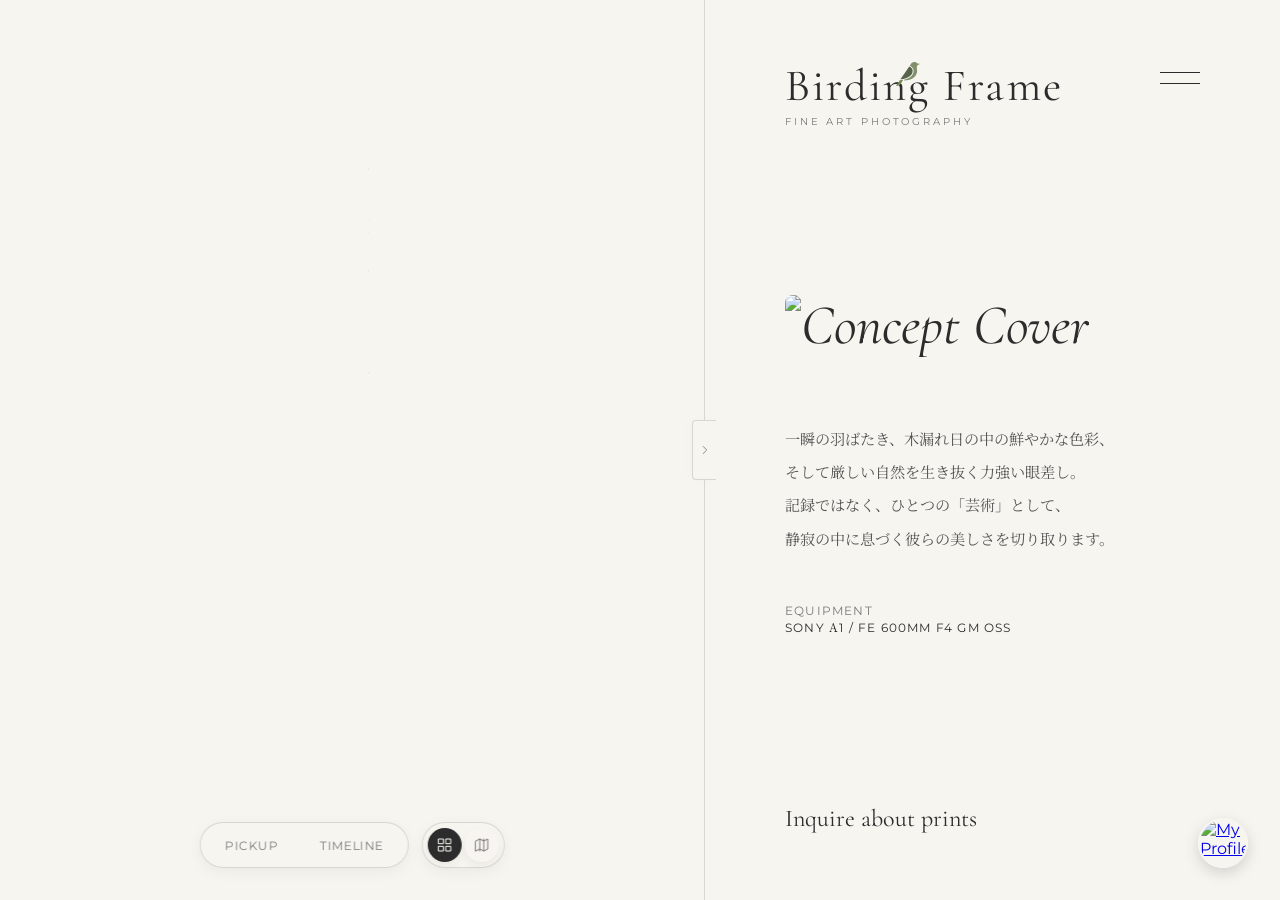
==== commit 1f19f514: "ナビゲーション整理" ====
--- a/index.html
+++ b/index.html
@@ -75,10 +75,29 @@
                 </div>
             </section>
 
-            <nav class="view-toggle">
-                <button class="toggle-btn is-active" data-target="view-gallery" id="btn-gallery">Gallery</button>
-                <button class="toggle-btn" data-target="view-area" id="btn-area">Area</button>
-            </nav>
+            <div class="bottom-floating-wrapper">
+                
+                <nav class="view-toggle">
+                    <button class="capsule-btn" data-filter="pickup">Pickup</button>
+                    <button class="capsule-btn" data-filter="timeline">Timeline</button>
+                </nav>
+
+                <div class="view-mode-capsule">
+                    <button class="view-mode-btn is-active" data-target="view-gallery" title="Gallery View">
+                        <svg xmlns="http://www.w3.org/2000/svg" viewBox="0 0 24 24" fill="none" stroke="currentColor" stroke-width="1.5" stroke-linecap="round" stroke-linejoin="round">
+                            <rect x="3" y="3" width="7" height="7"></rect><rect x="14" y="3" width="7" height="7"></rect><rect x="14" y="14" width="7" height="7"></rect><rect x="3" y="14" width="7" height="7"></rect>
+                        </svg>
+                    </button>
+                    <button class="view-mode-btn" data-target="view-area" title="Map View">
+                        <svg xmlns="http://www.w3.org/2000/svg" viewBox="0 0 24 24" fill="none" stroke="currentColor" stroke-width="1.5" stroke-linecap="round" stroke-linejoin="round">
+                            <polygon points="3 6 9 3 15 6 21 3 21 18 15 21 9 18 3 21"></polygon><line x1="9" y1="3" x2="9" y2="21"></line><line x1="15" y1="3" x2="15" y2="21"></line>
+                        </svg>
+                    </button>
+                </div>
+
+            </div>
+
+
         </main>
 
         <aside class="right-info">
--- a/style.css
+++ b/style.css
@@ -59,7 +59,13 @@
 .info-header { display: flex; justify-content: space-between; align-items: flex-start; position: relative; z-index: 20; }
 
 .logo { position: relative; display: inline-block; text-decoration: none; color: var(--text-main); line-height: 1; }
-.logo-text { font-size: 2.8rem; letter-spacing: 0.05em; display: block; }
+.logo-text { 
+    font-size: 2.8rem; 
+    letter-spacing: 0.05em; 
+    display: block; 
+    font-family: 'Cormorant Garamond', serif; /* 🌟 セリフ体を明示的に指定 */
+    /* font-style: italic; */ /* 💡 お好みでイタリックにするとさらに雑誌の表紙っぽくなります */
+}
 .logo-sub { display: block; font-family: 'Montserrat', sans-serif; font-size: 0.6rem; letter-spacing: 0.3em; margin-top: 0.5rem; color: var(--text-muted); }
 
 /* 鳥の往復アニメーション */
@@ -375,8 +381,28 @@
 .modal-content { background: var(--bg-color); width: 90%; max-width: 500px; padding: 3rem; border-radius: 4px; box-shadow: 0 20px 40px rgba(0,0,0,0.2); transform: translateY(20px); transition: 0.4s cubic-bezier(0.25, 0.46, 0.45, 0.94); color: var(--text-main); position: relative; }
 .modal-overlay.is-active .modal-content { transform: translateY(0); }
 .modal-title { font-family: 'Cormorant Garamond', serif; font-size: 1.8rem; font-style: italic; margin-bottom: 2rem; }
-.modal-close { position: absolute; top: 1.5rem; right: 1.5rem; background: transparent; border: none; font-size: 1.5rem; cursor: pointer; color: var(--text-muted); transition: color 0.3s; }
-.modal-close:hover { color: var(--text-main); }
+.modal-close { 
+    position: absolute; 
+    top: 1.5rem; 
+    right: 1.5rem; 
+    background: var(--bg-color); /* 背景色をつける */
+    border: none; 
+    width: 40px; 
+    height: 40px; 
+    border-radius: 50%; /* 完全な丸にする */
+    font-size: 1.5rem; 
+    color: var(--text-main); 
+    cursor: pointer; 
+    z-index: 10; 
+    display: flex; 
+    align-items: center; 
+    justify-content: center; 
+    box-shadow: 0 4px 10px rgba(0,0,0,0.1); /* ふんわりとした影 */
+    transition: transform 0.3s ease; 
+}
+.modal-close:hover { 
+    transform: scale(1.1); /* ホバー時に少し大きくなる */
+}
 
 .modal-actions { display: flex; gap: 1rem; margin-top: 2rem; }
 .btn-cancel { flex: 1; padding: 1rem; background: transparent; border: 1px solid var(--line-color); color: var(--text-main); font-family: 'Montserrat', sans-serif; font-size: 0.8rem; font-weight: 600; text-transform: uppercase; letter-spacing: 0.1em; cursor: pointer; transition: 0.3s; border-radius: 2px; }
@@ -547,4 +573,193 @@
 @media (min-width: 1025px) {
     .tab-icon { display: none !important; }
     .mypage-tab-btn[data-tab="tab-gallery"] { display: none !important; }
+}
+
+/* =========================================
+   13. Compact Modal (POST画面のUI調整)
+========================================= */
+.compact-modal {
+    max-height: 90vh; /* ブラウザサイズが小さい場合は画面の90%を上限にする */
+    overflow-y: auto; /* はみ出た場合はスクロールさせる */
+    padding: 2.5rem !important; /* 余白を少し詰める */
+}
+.compact-modal .modal-title { margin-bottom: 1.5rem; font-size: 1.5rem; }
+.compact-group { margin-bottom: 1.2rem; }
+
+/* Upload Photoエリアのライトテーマ化 */
+.edit-image-preview.light-theme {
+    background: #f4f4f4; /* 一般的な明るいグレー */
+    border: 1px dashed var(--line-color);
+    height: 140px; /* 高さを抑える */
+}
+.edit-image-overlay.dark-text { color: var(--text-muted); }
+.edit-image-preview.light-theme:hover { background: #eaeaea; }
+.edit-image-preview.light-theme:hover img { opacity: 0.7; }
+
+/* セレクトボックスの調整 */
+select.form-control {
+    appearance: auto; /* プルダウンの矢印を表示 */
+    cursor: pointer;
+    color: var(--text-main);
+}
+
+/* =========================================
+   追加: 丸いアイコンの切り替えボタン (View Mode Floater)
+========================================= */
+/* 既存のカプセルメニューを少し上に持ち上げる */
+.view-toggle { bottom: 4.5rem !important; }
+
+/* 新しい丸ボタンのコンテナ */
+.view-mode-floater {
+    position: fixed;
+    bottom: 1.5rem;
+    left: 27.5%;
+    transform: translateX(-50%);
+    display: flex;
+    gap: 1rem;
+    z-index: 50;
+    transition: left 0.5s cubic-bezier(0.25, 0.46, 0.45, 0.94);
+}
+
+/* 丸ボタンのデザイン */
+.view-mode-btn {
+    width: 44px;
+    height: 44px;
+    border-radius: 50%;
+    background: rgba(247, 245, 240, 0.85);
+    backdrop-filter: blur(8px);
+    border: 1px solid var(--line-color);
+    color: var(--text-muted);
+    display: flex;
+    align-items: center;
+    justify-content: center;
+    cursor: pointer;
+    box-shadow: 0 4px 10px rgba(0,0,0,0.05);
+    transition: all 0.3s ease;
+}
+
+.view-mode-btn svg { width: 18px; height: 18px; }
+
+/* アクティブ時のスタイル */
+.view-mode-btn:hover { color: var(--text-main); }
+.view-mode-btn.is-active {
+    background: var(--text-main);
+    color: var(--bg-color);
+    border-color: var(--text-main);
+}
+
+/* スマホ・タブレット用の中央揃え調整 */
+@media (max-width: 1024px) {
+    .view-mode-floater { left: 50%; }
+}
+
+/* =========================================
+   追加: 新しいカプセルメニュー (Pickup / Timeline / My Post) の調整
+========================================= */
+.view-toggle { 
+    padding: 0.3rem !important; /* 外枠の余白を少し詰める */
+    gap: 0.2rem; /* ボタン同士の隙間を詰める */
+    flex-wrap: nowrap; /* 絶対に2行に折り返させない */
+}
+
+.capsule-btn { 
+    background: transparent; 
+    border: none; 
+    padding: 0.6rem 1.2rem; 
+    border-radius: 50px; 
+    font-family: 'Montserrat', sans-serif; 
+    font-size: 0.75rem; 
+    letter-spacing: 0.05em; 
+    text-transform: uppercase; 
+    color: var(--text-muted); 
+    cursor: pointer; 
+    transition: all 0.3s ease; 
+    white-space: nowrap; /* 文字の折り返し防止 */
+}
+
+.capsule-btn.is-active { 
+    background-color: var(--text-main); 
+    color: var(--bg-color); 
+}
+
+/* スマホ用（画面幅が狭い時）の微調整 */
+@media (max-width: 600px) {
+    .capsule-btn { 
+        padding: 0.5rem 0.6rem; /* 左右の余白をさらに詰める */
+        font-size: 0.65rem; /* 文字サイズをわずかに小さく */
+        letter-spacing: 0; /* 文字間隔を詰める */
+    }
+}
+
+/* =========================================
+   修正: フローティングUIの横並びレイアウト (カプセル + 小カプセル)
+========================================= */
+/* 2つのカプセルをまとめる親コンテナ */
+.bottom-floating-wrapper {
+    position: fixed;
+    bottom: 2rem;
+    left: 27.5%; /* PC版の左カラム中央 */
+    transform: translateX(-50%);
+    display: flex;
+    align-items: center;
+    gap: 0.8rem; /* カプセル同士の隙間 */
+    z-index: 50;
+    transition: left 0.5s cubic-bezier(0.25, 0.46, 0.45, 0.94);
+}
+
+/* 既存の view-toggle の位置固定を解除し、ラッパーに従わせる */
+.view-toggle {
+    position: relative !important;
+    bottom: auto !important;
+    left: auto !important;
+    transform: none !important;
+    margin: 0;
+}
+
+/* ギャラリー/マップ切り替え用の小カプセル */
+.view-mode-capsule {
+    display: flex;
+    background: rgba(247, 245, 240, 0.85);
+    backdrop-filter: blur(8px);
+    padding: 0.3rem;
+    border-radius: 50px;
+    border: 1px solid var(--line-color);
+    box-shadow: 0 4px 15px rgba(0,0,0,0.05);
+    gap: 0.2rem;
+}
+
+/* 小カプセル内のアイコンボタン */
+.view-mode-btn {
+    background: transparent;
+    border: none;
+    width: 34px;
+    height: 34px;
+    border-radius: 50%;
+    color: var(--text-muted);
+    display: flex;
+    align-items: center;
+    justify-content: center;
+    cursor: pointer;
+    transition: all 0.3s ease;
+}
+
+.view-mode-btn svg { width: 16px; height: 16px; }
+.view-mode-btn:hover { color: var(--text-main); }
+.view-mode-btn.is-active {
+    background: var(--text-main);
+    color: var(--bg-color);
+}
+
+/* スマホ・タブレット用の中央揃えとサイズ微調整 */
+@media (max-width: 1024px) {
+    .bottom-floating-wrapper { left: 50%; }
+}
+
+@media (max-width: 600px) {
+    .bottom-floating-wrapper {
+        bottom: 1.5rem;
+        gap: 0.5rem; /* 画面が狭いので隙間を少し詰める */
+    }
+    .view-mode-btn { width: 30px; height: 30px; }
+    .view-mode-btn svg { width: 14px; height: 14px; }
 }
